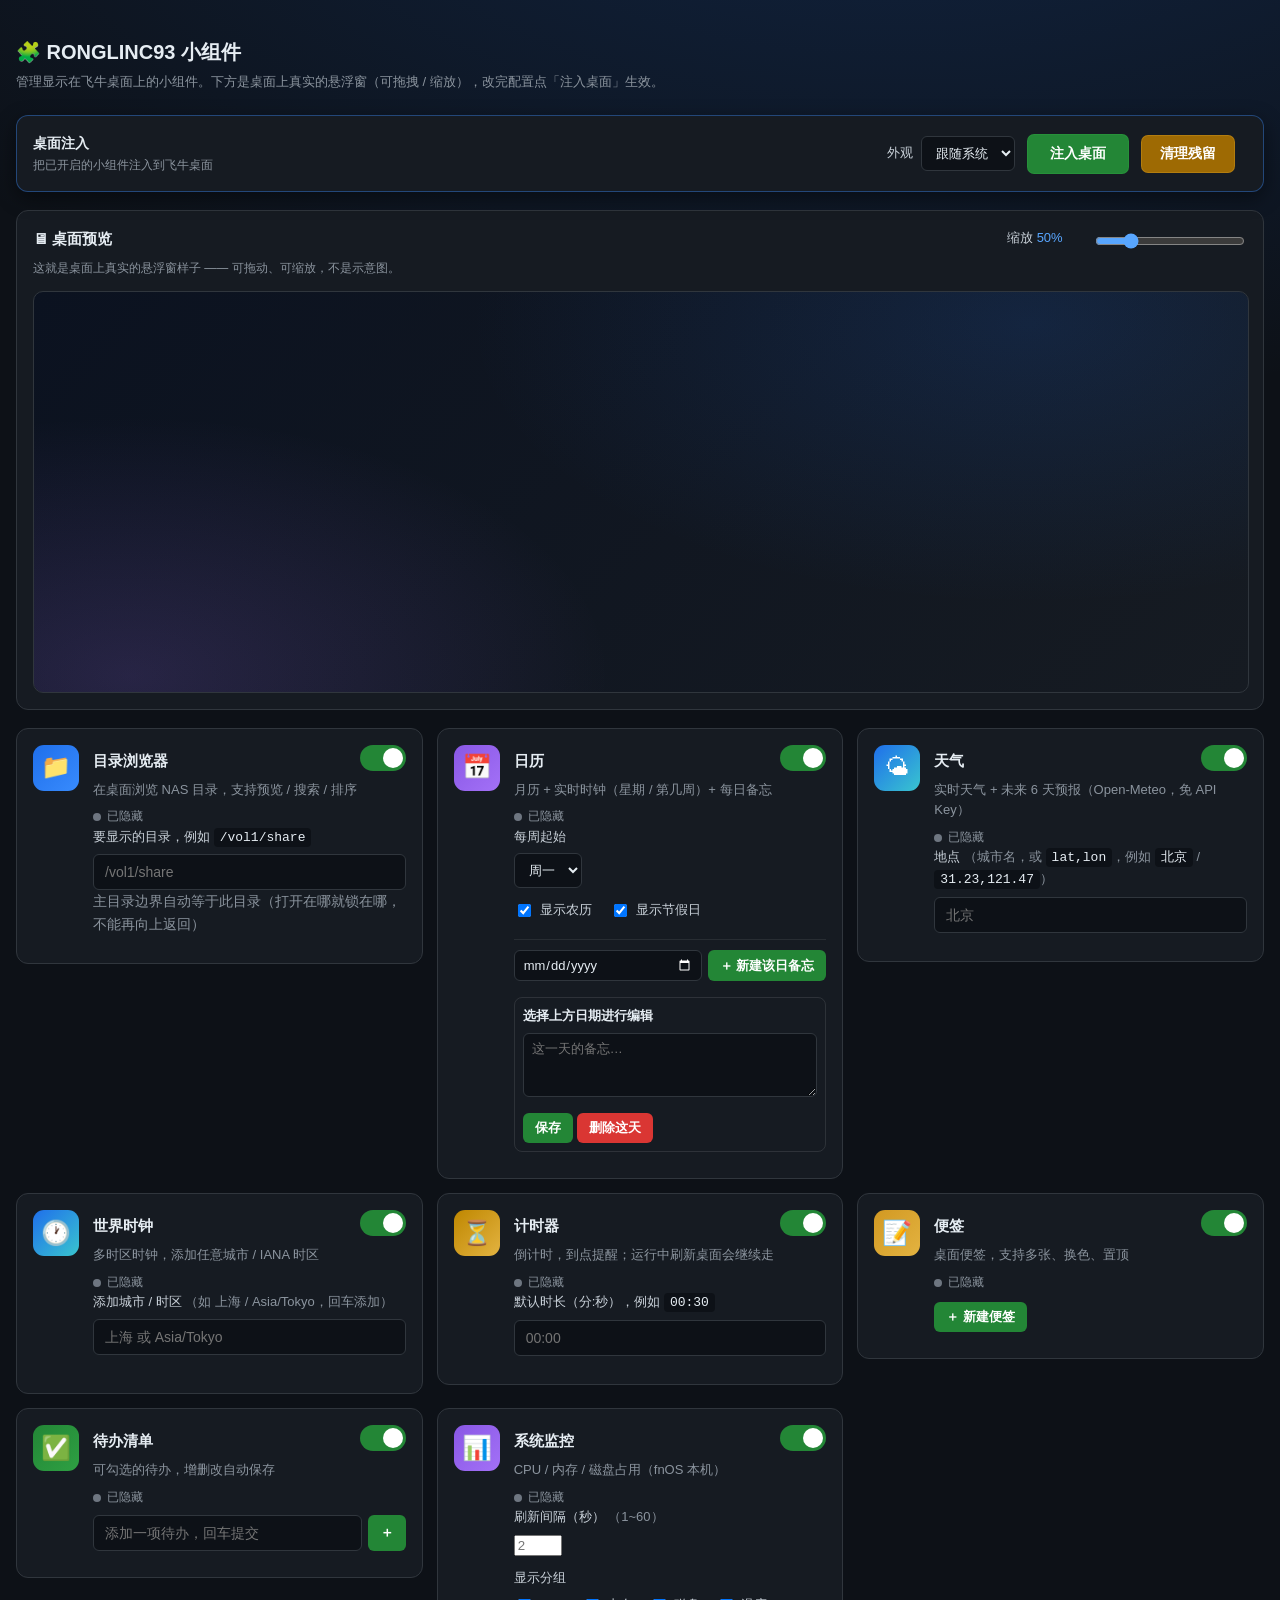
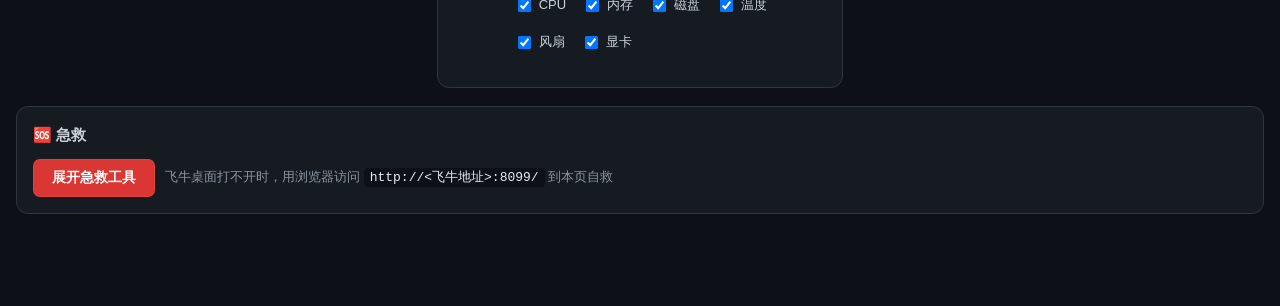
==== fpk/app/ui/index.html @ c344cb45 "release v0.1.14: RONGLINC93 小组件" ====
<!DOCTYPE html>
<html lang="zh-CN">

<head>
  <meta charset="utf-8" />
  <meta name="viewport" content="width=device-width, initial-scale=1" />
  <title>RONGLINC93 小组件 · 管理</title>
  <style>
    body {
      margin: 0;
      min-height: 100vh;
      background: radial-gradient(1200px 600px at 70% -10%, #1f6feb33, transparent), #0d1117;
      color: #8b949e;
      font: 14px/1.6 -apple-system, "Segoe UI", "Microsoft YaHei", sans-serif;
    }

    .wrap {
      margin: 36px auto;
      padding: 0 16px 56px;
    }

    h2 {
      color: #e6edf3;
      font-size: 20px;
      margin: 0 0 4px;
    }

    .sub {
      font-size: 13px;
      margin: 0 0 22px;
    }

    /* 顶部主操作栏：吸顶，配置时始终可见、无需滚回顶部点「注入桌面」 */
    .bar {
      position: sticky;
      top: 12px;
      z-index: 5;
      display: flex;
      align-items: center;
      gap: 12px;
      flex-wrap: wrap;
      background: #161b22;
      border: 1px solid #388bfd66;
      border-radius: 12px;
      padding: 16px;
      margin-bottom: 18px;
      box-shadow: 0 6px 20px rgba(0, 0, 0, .45);
    }

    .bar .lead {
      flex: 1;
      min-width: 140px;
    }

    .bar .lead b {
      color: #e6edf3;
      font-size: 14px;
    }

    .bar .lead span {
      display: block;
      font-size: 12px;
      color: #8b949e;
      margin-top: 2px;
    }

    /* 桌面预览舞台：真实悬浮窗并排显示 */
    .stagecard {
      background: #161b22;
      border: 1px solid #30363d;
      border-radius: 12px;
      padding: 16px;
      margin-bottom: 18px;
    }

    .stagecard h3 {
      color: #e6edf3;
      font-size: 15px;
      margin: 0 0 4px;
    }

    .stagecard .stage-head {
      display: flex;
      align-items: center;
      justify-content: space-between;
      gap: 12px;
      margin: 0 0 4px;
    }

    .stagecard .stage-tip {
      font-size: 12px;
      color: #8b949e;
      margin: 0 0 12px;
    }

    /* 预览缩放滑动条（10% ~ 200%） */
    .stage-zoom {
      display: flex;
      align-items: center;
      gap: 12px;
      width: 240px;
      margin: 0;
      font-size: 13px;
      color: #c9d1d9;
    }
    .stage-zoom label { white-space: nowrap; }
    .stage-zoom #zoomVal {
      display: inline-block;
      min-width: 44px;
      color: #58a6ff;
      font-variant-numeric: tabular-nums;
    }
    .stage-zoom input[type="range"] { flex: 1; accent-color: #58a6ff; cursor: pointer; }
    [data-theme="light"] .stage-zoom { color: #1f2328; }
    /* 管理页组件设置补充控件 */
    .wc-admin-list { display: flex; flex-wrap: wrap; gap: 6px; margin-top: 8px; }
    .wc-admin-chip { display: inline-flex; align-items: center; gap: 4px; background: rgba(255,255,255,.06); border: 1px solid rgba(255,255,255,.12); border-radius: 999px; padding: 3px 6px 3px 10px; font-size: 12px; color: #e6edf3; }
    .wc-admin-chip button { border: none; background: transparent; color: #f85149; cursor: pointer; font-size: 13px; line-height: 1; padding: 0 2px; }
    .wc-admin-empty { font-size: 12px; color: #8b949e; }
    .mn-groups { display: flex; flex-wrap: wrap; gap: 10px 16px; }
    .mn-groups label { display: inline-flex; align-items: center; gap: 5px; font-size: 13px; cursor: pointer; }
    .cal-toggles { display: flex; gap: 18px; }
    .cal-toggles label { display: inline-flex; align-items: center; gap: 6px; font-size: 13px; cursor: pointer; }
    /* 管理页：便签 / 待办内容管理 */
    .admin-notes { display: flex; flex-direction: column; gap: 8px; max-height: 280px; overflow: auto; padding-right: 2px; }
    .admin-note { border-radius: 8px; padding: 6px 8px; }
    .admin-note textarea { width: 100%; box-sizing: border-box; border: none; background: transparent; resize: vertical; min-height: 42px; color: #1c1c1c; font: 13px/1.5 inherit; font-family: inherit; outline: none; }
    .admin-note-bar { display: flex; align-items: center; gap: 4px; margin-top: 4px; }
    .admin-note-bar .dot { width: 14px; height: 14px; border-radius: 50%; cursor: pointer; border: 2px solid transparent; }
    .admin-note-bar .dot.sel { border-color: #1c1c1c; }
    .admin-note-bar .sp { flex: 1; }
    .admin-note-bar button { border: none; background: rgba(0,0,0,.15); color: #1c1c1c; border-radius: 5px; cursor: pointer; font-size: 12px; padding: 2px 7px; }
    .admin-empty { font-size: 12px; color: #8b949e; }
    .admin-todos { display: flex; flex-direction: column; gap: 6px; }
    .admin-todo { display: flex; align-items: center; gap: 8px; }
    .admin-todo input[type=checkbox] { width: 16px; height: 16px; flex: none; accent-color: #3fb950; cursor: pointer; }
    .admin-todo .t { flex: 1; min-width: 0; background: transparent; border: none; color: #e6edf3; font-size: 13px; font-family: inherit; outline: none; }
    .admin-todo.done .t { text-decoration: line-through; color: #8b949e; }
    .admin-todo .del { border: none; background: transparent; color: #f85149; cursor: pointer; font-size: 14px; }
    .admin-todo-add { display: flex; gap: 6px; margin-top: 8px; }
    .admin-todo-add input { flex: 1; min-width: 0; background: #0d1117; border: 1px solid #30363d; color: #e6edf3; border-radius: 6px; padding: 6px 8px; font-size: 13px; font-family: inherit; }
    .admin-todo-add button { flex: none; background: #238636; color: #fff; border: none; border-radius: 6px; padding: 0 12px; cursor: pointer; }
    .btn-mini { background: #238636; color: #fff; border: none; border-radius: 6px; padding: 6px 12px; font-size: 13px; font-weight: 600; cursor: pointer; font-family: inherit; }
    .btn-mini:hover { background: #2ea043; }
    /* 管理页：日历每日备忘（列表选择 + 编辑区） */
    .cal-notes-admin { margin-top: 10px; border-top: 1px solid rgba(255,255,255,.08); padding-top: 10px; }
    .cal-note-add { display: flex; gap: 6px; margin-bottom: 8px; }
    .cal-note-add input[type=date] { flex: 1; min-width: 0; background: #0d1117; border: 1px solid #30363d; color: #e6edf3; border-radius: 6px; padding: 6px 8px; font-size: 13px; font-family: inherit; color-scheme: dark; }
    .cal-note-list { display: flex; flex-direction: column; gap: 4px; max-height: 150px; overflow: auto; margin-bottom: 8px; }
    .cal-note-item { display: flex; gap: 8px; align-items: flex-start; padding: 6px 8px; border-radius: 6px; background: rgba(255,255,255,.04); cursor: pointer; font-size: 12px; }
    .cal-note-item:hover { background: rgba(255,255,255,.08); }
    .cal-note-item.sel { background: rgba(88,166,255,.18); outline: 1px solid #388bfd; }
    .cal-note-item b { color: #58a6ff; font-weight: 600; flex: none; }
    .cal-note-item span { color: #c9d1d9; white-space: pre-wrap; word-break: break-word; flex: 1; min-width: 0; }
    .cal-note-editor { border: 1px solid rgba(255,255,255,.1); border-radius: 8px; padding: 8px; }
    .cal-note-date { font-size: 13px; font-weight: 600; color: #e6edf3; margin-bottom: 6px; }
    .cal-note-editor textarea { width: 100%; box-sizing: border-box; min-height: 64px; background: #0d1117; border: 1px solid #30363d; color: #e6edf3; border-radius: 6px; padding: 6px 8px; font-size: 13px; font-family: inherit; resize: vertical; outline: none; }
    .btn-mini.btn-danger { background: #da3633; }
    .btn-mini.btn-danger:hover { background: #f85149; }
    /* 补充控件的日间模式适配（中性色跟随主题；便签黄纸/绿红按钮等语义色不变） */
    [data-theme="light"] .wc-admin-chip { background: rgba(0,0,0,.04); border-color: rgba(0,0,0,.12); color: #1f2328; }
    [data-theme="light"] .wc-admin-empty,
    [data-theme="light"] .admin-empty { color: #57606a; }
    [data-theme="light"] .admin-todo .t { color: #1f2328; }
    [data-theme="light"] .admin-todo.done .t { color: #8b949e; }
    [data-theme="light"] .admin-todo-add input,
    [data-theme="light"] .cal-note-add input[type=date],
    [data-theme="light"] .cal-note-editor textarea { background: #ffffff; border-color: #d0d7de; color: #1f2328; }
    [data-theme="light"] .cal-note-add input[type=date] { color-scheme: light; }
    [data-theme="light"] .cal-notes-admin { border-top-color: rgba(0,0,0,.08); }
    [data-theme="light"] .cal-note-item { background: rgba(0,0,0,.03); }
    [data-theme="light"] .cal-note-item:hover { background: rgba(0,0,0,.06); }
    [data-theme="light"] .cal-note-item b { color: #0969da; }
    [data-theme="light"] .cal-note-item span { color: #1f2328; }
    [data-theme="light"] .cal-note-editor { border-color: rgba(0,0,0,.12); }
    [data-theme="light"] .cal-note-date { color: #1f2328; }
    [data-theme="light"] .stage-zoom #zoomVal { color: #0969da; }

    .stage {
      position: relative;
      overflow: auto;
    }

    /* 迷你桌面：带壁纸的框，真实浮窗按 --desk-k 缩放并排摆进去（真浮窗、不滚动）
       --desk-k 由脚本按容器宽度算出（内容正好铺满框宽），--desk-h 是浮窗内容的逻辑高度，
       框高 = 逻辑高 × 缩放比，这样缩放后不会在下方留一大片空白，也不会裁掉异步加载的长卡片。 */
    .desktop {
      --desk-k: .58;
      --desk-h: 800px;
      position: relative;
      width: 100%;
      height: calc(var(--desk-h) * var(--desk-k));
      overflow: hidden;
      border-radius: 10px;
      border: 1px solid #30363d;
      display: flex;
      justify-content: center;
      align-items: flex-start;
      background: linear-gradient(135deg, #0b1220, #161b22);
    }

    .desktop::before {
      content: "";
      position: absolute;
      inset: 0;
      pointer-events: none;
      background: radial-gradient(560px 280px at 82% 8%, #1f6feb26, transparent),
        radial-gradient(480px 260px at 8% 96%, #a371f72b, transparent);
    }

    /* 舞台：宽 / 高都由脚本按排版结果写进 inline style，这里的值只是初始占位 */
    .desk-scale {
      position: relative;
      width: 1100px;
      height: var(--desk-h, 800px);
      flex: none;
      transform: scale(var(--desk-k, .58));
      transform-origin: top center;
    }

    /* 浮窗在预览里的 left / top 由脚本统一排版后写进 inline style：排满一行再换行、
       与前一个卡片之间留间距，保证互不重叠（内容变高会把后面的卡片往下推）。
       所以下面这些 left / top 只是脚本跑之前的初始占位，不能带 !important（否则 inline 改不动）。 */
    .desk-scale #dw-root {
      position: absolute !important;
      left: 0;
      right: auto !important;
      top: 0;
      max-height: 450px !important;
    }

    .desk-scale #cw-root {
      position: absolute !important;
      left: 442px;
      right: auto !important;
      top: 0;
    }

    .desk-scale #ww-root {
      position: absolute !important;
      left: 784px;
      top: 0;
    }

    /* 第二排组件：宽度在这里定死（排版脚本按它算换行），left / top 同样是初始占位 */
    .desk-scale #wc-root {
      position: absolute !important;
      left: 0;
      top: 666px;
      width: 250px !important;
    }

    .desk-scale #nt-root {
      position: absolute !important;
      left: 270px;
      top: 666px;
      width: 260px !important;
    }

    .desk-scale #td-root {
      position: absolute !important;
      left: 550px;
      top: 666px;
      width: 280px !important;
    }

    .desk-scale #mn-root {
      position: absolute !important;
      left: 850px;
      top: 666px;
      width: 242px !important;
    }

    /* 预览里隐藏关闭 / 最小化 / 固定，避免误关真实开关或回写 visible / min / pinned */
    .desk-scale #dw-root .dw-close-btn,
    .desk-scale #dw-root .dw-min-btn,
    .desk-scale #dw-root .dw-pin-btn,
    .desk-scale #cw-root .cw-close-btn,
    .desk-scale #cw-root .cw-min-btn,
    .desk-scale #cw-root .cw-pin-btn,
    .desk-scale #ww-root .ww-x,
    .desk-scale #ww-root .ww-min,
    .desk-scale #ww-root .ww-pin {
      display: none !important;
    }

    /* 组件卡：两列网格，宽屏并排、窄屏单列，缩短页面避免反复滚动 */
    .widgets {
      display: grid;
      grid-template-columns: repeat(3, minmax(0, 1fr));
      gap: 14px;
      align-items: start;
      margin-bottom: 18px;
    }

    .widget {
      display: flex;
      gap: 14px;
      align-items: flex-start;
      background: #161b22;
      border: 1px solid #30363d;
      border-radius: 12px;
      padding: 16px;
    }

    @media (max-width: 720px) {
      .widgets {
        grid-template-columns: 1fr;
      }
    }

    /* 关闭的组件卡：整体压暗，一眼看出哪些没开 */
    .widget.off {
      opacity: .55;
    }

    .widget.off:hover {
      opacity: .8;
    }

    .wicon {
      width: 46px;
      height: 46px;
      border-radius: 11px;
      flex: none;
      display: grid;
      place-items: center;
      font-size: 24px;
      background: linear-gradient(135deg, #1f6feb, #388bfd);
      color: #fff;
    }

    .wbody {
      flex: 1;
      min-width: 0;
    }

    .wtop {
      display: flex;
      align-items: center;
      gap: 10px;
    }

    .wtitle {
      color: #e6edf3;
      font-size: 15px;
      font-weight: 600;
    }

    .wdesc {
      font-size: 13px;
      color: #8b949e;
      margin-top: 3px;
    }

    .wstatus {
      font-size: 12px;
      margin-top: 7px;
      display: flex;
      align-items: center;
      gap: 6px;
    }

    .dot {
      width: 8px;
      height: 8px;
      border-radius: 50%;
      background: #6e7681;
      flex: none;
    }

    .wstatus.on .dot {
      background: #3fb950;
      box-shadow: 0 0 6px #3fb95099;
    }

    label {
      display: block;
      font-size: 13px;
      margin-bottom: 6px;
      color: #c9d1d9;
    }

    label .hint {
      color: #8b949e;
      font-weight: 400;
    }

    input[type=text] {
      width: 100%;
      box-sizing: border-box;
      background: #0d1117;
      border: 1px solid #30363d;
      color: #e6edf3;
      border-radius: 6px;
      padding: 9px 11px;
      font-size: 14px;
      font-family: inherit;
    }

    input[type=text]:focus {
      outline: none;
      border-color: #388bfd;
    }

    select {
      background: #0d1117;
      border: 1px solid #30363d;
      color: #e6edf3;
      border-radius: 6px;
      padding: 8px 10px;
      font: 14px/1.4 inherit;
    }

    select:focus {
      outline: none;
      border-color: #388bfd;
    }

    .themectl {
      display: flex;
      align-items: center;
      gap: 8px;
    }

    .themectl label {
      margin: 0;
      color: #c9d1d9;
    }

    .field {
      margin-bottom: 12px;
    }

    .field:last-child {
      margin-bottom: 0;
    }

    .row {
      margin-top: 10px;
    }

    /* iOS 风格开关 */
    .switch {
      position: relative;
      display: inline-block;
      width: 46px;
      height: 26px;
      flex: none;
    }

    .switch input {
      opacity: 0;
      width: 0;
      height: 0;
    }

    .slider {
      position: absolute;
      inset: 0;
      background: #30363d;
      border-radius: 999px;
      transition: background .2s;
      cursor: pointer;
    }

    .slider::before {
      content: "";
      position: absolute;
      height: 20px;
      width: 20px;
      left: 3px;
      top: 3px;
      background: #fff;
      border-radius: 50%;
      transition: transform .2s;
    }

    .switch input:checked+.slider {
      background: #238636;
    }

    .switch input:checked+.slider::before {
      transform: translateX(20px);
    }

    .actions {
      display: flex;
      align-items: center;
      gap: 10px;
      flex-wrap: wrap;
    }

    button {
      cursor: pointer;
      border-radius: 7px;
      padding: 9px 18px;
      font-size: 14px;
      font-weight: 600;
      font-family: inherit;
      border: 1px solid transparent;
    }

    .btn-save {
      background: #1f6feb;
      color: #fff;
      border-color: #388bfd66;
    }

    .btn-save:hover:not(:disabled) {
      background: #388bfd;
    }

    .btn-inject {
      background: #238636;
      color: #fff;
      border-color: #2ea04366;
      padding: 10px 22px;
    }

    .btn-inject:hover:not(:disabled) {
      background: #2ea043;
    }

    .btn-clean {
      background: #9e6a03;
      color: #fff;
      border-color: #d2992266;
    }

    .btn-clean:hover:not(:disabled) {
      background: #bb8009;
    }

    .btn-rescue {
      background: #da3633;
      color: #fff;
      border-color: #f8514966;
    }

    .btn-rescue:hover:not(:disabled) {
      background: #f85149;
    }

    button:disabled {
      opacity: .6;
      cursor: default;
    }

    .card {
      background: #161b22;
      border: 1px solid #30363d;
      border-radius: 12px;
      padding: 16px;
    }

    .card h3 {
      color: #c9d1d9;
      font-size: 15px;
      margin: 0;
    }

    .card.rescue {
      margin-top: 18px;
    }

    .rescue-tip {
      font-size: 13px;
      margin: 12px 0;
    }

    pre.diag {
      background: #0d1117;
      border: 1px solid #30363d;
      border-radius: 6px;
      padding: 10px;
      font-size: 12px;
      color: #8b949e;
      white-space: pre-wrap;
      word-break: break-all;
      max-height: 240px;
      overflow: auto;
      margin: 12px 0 0;
    }

    .msg {
      font-size: 13px;
      color: #8b949e;
    }

    code {
      background: #0d1117;
      padding: 2px 6px;
      border-radius: 4px;
      color: #e6edf3;
    }

    /* ---------- 日间模式：整页外观跟随主题（夜间为默认值，无需覆盖） ----------
       仅覆盖 [data-theme="light"]；widget-shell.css 里的 --rl-* 变量随之翻转，
       预览浮窗与整页外壳一并变浅。主题切换由 applyTheme() 写 html[data-theme] 触发。 */
    [data-theme="light"] body {
      background: radial-gradient(1200px 600px at 70% -10%, #1f6feb22, transparent), #f6f8fa;
      color: #57606a;
    }
    [data-theme="light"] h2,
    [data-theme="light"] .stagecard h3,
    [data-theme="light"] .wtitle,
    [data-theme="light"] .bar .lead b {
      color: #1f2328;
    }
    [data-theme="light"] .bar,
    [data-theme="light"] .stagecard,
    [data-theme="light"] .widget,
    [data-theme="light"] .card {
      background: #ffffff;
      border-color: #d0d7de;
    }
    [data-theme="light"] .bar {
      border-color: rgba(9, 105, 218, .4);
    }
    [data-theme="light"] .desktop {
      border-color: #d0d7de;
      background: linear-gradient(135deg, #eef2f7, #ffffff);
    }
    [data-theme="light"] .themectl label,
    [data-theme="light"] label,
    [data-theme="light"] .card h3,
    [data-theme="light"] .wdesc,
    [data-theme="light"] .stagecard .stage-tip,
    [data-theme="light"] .bar .lead span,
    [data-theme="light"] label .hint,
    [data-theme="light"] .msg,
    [data-theme="light"] pre.diag {
      color: #57606a;
    }
    [data-theme="light"] input[type=text],
    [data-theme="light"] select {
      background: #ffffff;
      border-color: #d0d7de;
      color: #1f2328;
    }
    [data-theme="light"] input[type=text]:focus,
    [data-theme="light"] select:focus {
      border-color: #0969da;
    }
    [data-theme="light"] .dot {
      background: #8b949e;
    }
    [data-theme="light"] .slider {
      background: #d0d7de;
    }
    [data-theme="light"] code,
    [data-theme="light"] pre.diag {
      background: #eff1f3;
      border-color: #d0d7de;
    }
    [data-theme="light"] code {
      color: #1f2328;
    }
  </style>
</head>

<body>
  <div class="wrap">
    <h2>🧩 RONGLINC93 小组件</h2>
    <p class="sub">管理显示在飞牛桌面上的小组件。下方是桌面上真实的悬浮窗（可拖拽 / 缩放），改完配置点「注入桌面」生效。</p>

    <!-- 顶部主操作栏 -->
    <div class="bar">
      <div class="lead">
        <b>桌面注入</b>
        <span>把已开启的小组件注入到飞牛桌面</span>
      </div>
      <div class="themectl">
        <label for="themeSel">外观</label>
        <select id="themeSel">
          <option value="system">跟随系统</option>
          <option value="dark">夜间</option>
          <option value="light">日间</option>
        </select>
      </div>
      <button id="injectBtn" class="btn-inject">注入桌面</button>
      <button id="cleanupBtn" class="btn-clean">清理残留</button>
      <span id="globalMsg" class="msg"></span>
    </div>

    <!-- 桌面预览：真实悬浮窗并排 -->
    <div class="stagecard">
      <div class="stage-head">
        <h3>🖥 桌面预览</h3>
        <div class="stage-zoom">
          <label>缩放 <span id="zoomVal">50%</span></label>
          <input type="range" id="zoomRange" min="10" max="200" step="5" value="50">
        </div>
      </div>
      <p class="stage-tip">这就是桌面上真实的悬浮窗样子 —— 可拖动、可缩放，不是示意图。</p>
      <div class="desktop">
        <div class="desk-scale" id="stage"></div>
      </div>
    </div>

    <div class="widgets">
      <!-- 目录浏览器 -->
      <div class="widget">
        <div class="wicon">📁</div>
        <div class="wbody">
          <div class="wtop">
            <span class="wtitle">目录浏览器</span>
            <label class="switch" style="margin-left:auto">
              <input id="visibleChk" type="checkbox" checked />
              <span class="slider"></span>
            </label>
          </div>
          <div class="wdesc">在桌面浏览 NAS 目录，支持预览 / 搜索 / 排序</div>
          <div class="wstatus" id="dirStatus"><span class="dot"></span><span class="txt">已隐藏</span></div>
          <div class="wconfig">
            <div class="field">
              <label for="pathInput">要显示的目录，例如 <code>/vol1/share</code></label>
              <input id="pathInput" type="text" placeholder="/vol1/share" />
              <span class="hint">主目录边界自动等于此目录（打开在哪就锁在哪，不能再向上返回）</span>
            </div>
            <div class="row"><span id="dirMsg" class="msg"></span></div>
          </div>
        </div>
      </div>

      <!-- 日历 -->
      <div class="widget">
        <div class="wicon" style="background:linear-gradient(135deg,#8957e5,#a371f7)">📅</div>
        <div class="wbody">
          <div class="wtop">
            <span class="wtitle">日历</span>
            <label class="switch" style="margin-left:auto">
              <input id="calVisibleChk" type="checkbox" checked />
              <span class="slider"></span>
            </label>
          </div>
          <div class="wdesc">月历 + 实时时钟（星期 / 第几周）+ 每日备忘</div>
          <div class="wstatus" id="calStatus"><span class="dot"></span><span class="txt">已隐藏</span></div>
          <div class="wconfig">
            <div class="field">
              <label for="calWeekStart">每周起始</label>
              <select id="calWeekStart">
                <option value="1">周一</option>
                <option value="0">周日</option>
              </select>
            </div>
            <div class="field cal-toggles">
              <label><input id="calLunarChk" type="checkbox" checked /> 显示农历</label>
              <label><input id="calHolidayChk" type="checkbox" checked /> 显示节假日</label>
            </div>
            <div class="cal-notes-admin">
              <div class="cal-note-add">
                <input type="date" id="calNoteNewDate" />
                <button id="calNoteAdd" class="btn-mini">＋ 新建该日备忘</button>
              </div>
              <div class="cal-note-list" id="calNoteList"></div>
              <div class="cal-note-editor">
                <div class="cal-note-date" id="calNoteDate">选择上方日期进行编辑</div>
                <textarea id="calNoteText" placeholder="这一天的备忘…"></textarea>
                <div class="row">
                  <button id="calNoteSave" class="btn-mini">保存</button>
                  <button id="calNoteDel" class="btn-mini btn-danger">删除这天</button>
                  <span id="calNoteMsg" class="msg"></span>
                </div>
              </div>
            </div>
            <div class="row"><span id="calCfgMsg" class="msg"></span></div>
          </div>
          <div class="row"><span id="calVisibleMsg" class="msg"></span></div>
        </div>
      </div>

      <!-- 天气 -->
      <div class="widget">
        <div class="wicon" style="background:linear-gradient(135deg,#1f6feb,#39c5cf)">🌤</div>
        <div class="wbody">
          <div class="wtop">
            <span class="wtitle">天气</span>
            <label class="switch" style="margin-left:auto">
              <input id="weatherVisibleChk" type="checkbox" checked />
              <span class="slider"></span>
            </label>
          </div>
          <div class="wdesc">实时天气 + 未来 6 天预报（Open-Meteo，免 API Key）</div>
          <div class="wstatus" id="weatherStatus"><span class="dot"></span><span class="txt">已隐藏</span></div>
          <div class="wconfig">
            <div class="field">
              <label for="weatherLocInput">地点 <span class="hint">（城市名，或 <code>lat,lon</code>，例如 <code>北京</code> /
                  <code>31.23,121.47</code>）</span></label>
              <input id="weatherLocInput" type="text" placeholder="北京" />
            </div>
            <div class="row"><span id="weatherMsg" class="msg"></span></div>
          </div>
        </div>
      </div>
      <!-- 世界时钟 -->
      <div class="widget">
        <div class="wicon" style="background:linear-gradient(135deg,#1f6feb,#39c5cf)">🕐</div>
        <div class="wbody">
          <div class="wtop">
            <span class="wtitle">世界时钟</span>
            <label class="switch" style="margin-left:auto">
              <input id="wcVisibleChk" type="checkbox" checked />
              <span class="slider"></span>
            </label>
          </div>
          <div class="wdesc">多时区时钟，添加任意城市 / IANA 时区</div>
          <div class="wstatus" id="wcStatus"><span class="dot"></span><span class="txt">已隐藏</span></div>
          <div class="wconfig">
            <div class="field">
              <label for="wcCityInput">添加城市 / 时区 <span class="hint">（如 上海 / Asia/Tokyo，回车添加）</span></label>
              <input id="wcCityInput" type="text" placeholder="上海 或 Asia/Tokyo" />
            </div>
            <div class="wc-admin-list" id="wcAdminList"></div>
            <div class="row"><span id="wcMsg" class="msg"></span></div>
          </div>
          <div class="row"><span id="wcVisibleMsg" class="msg"></span></div>
        </div>
      </div>

      <!-- 计时器 -->
      <div class="widget">
        <div class="wicon" style="background:linear-gradient(135deg,#bf8700,#e3b341)">⏳</div>
        <div class="wbody">
          <div class="wtop">
            <span class="wtitle">计时器</span>
            <label class="switch" style="margin-left:auto">
              <input id="tmVisibleChk" type="checkbox" checked />
              <span class="slider"></span>
            </label>
          </div>
          <div class="wdesc">倒计时，到点提醒；运行中刷新桌面会继续走</div>
          <div class="wstatus" id="tmStatus"><span class="dot"></span><span class="txt">已隐藏</span></div>
          <div class="wconfig">
            <div class="field">
              <label for="tmPresetInput">默认时长（分:秒），例如 <code>00:30</code></label>
              <input id="tmPresetInput" type="text" placeholder="00:00" />
            </div>
            <div class="row"><span id="tmMsg" class="msg"></span></div>
          </div>
        </div>
      </div>

      <!-- 便签 -->
      <div class="widget">
        <div class="wicon" style="background:linear-gradient(135deg,#d29922,#e3b341)">📝</div>
        <div class="wbody">
          <div class="wtop">
            <span class="wtitle">便签</span>
            <label class="switch" style="margin-left:auto">
              <input id="ntVisibleChk" type="checkbox" checked />
              <span class="slider"></span>
            </label>
          </div>
          <div class="wdesc">桌面便签，支持多张、换色、置顶</div>
          <div class="wstatus" id="ntStatus"><span class="dot"></span><span class="txt">已隐藏</span></div>
          <div class="wconfig">
            <div class="admin-notes" id="adminNotes"></div>
            <div class="row">
              <button id="adminNoteAdd" class="btn-mini">＋ 新建便签</button>
              <span id="ntMsg" class="msg"></span>
            </div>
          </div>
          <div class="row"><span id="ntVisibleMsg" class="msg"></span></div>
        </div>
      </div>

      <!-- 待办清单 -->
      <div class="widget">
        <div class="wicon" style="background:linear-gradient(135deg,#238636,#2ea043)">✅</div>
        <div class="wbody">
          <div class="wtop">
            <span class="wtitle">待办清单</span>
            <label class="switch" style="margin-left:auto">
              <input id="tdVisibleChk" type="checkbox" checked />
              <span class="slider"></span>
            </label>
          </div>
          <div class="wdesc">可勾选的待办，增删改自动保存</div>
          <div class="wstatus" id="tdStatus"><span class="dot"></span><span class="txt">已隐藏</span></div>
          <div class="wconfig">
            <div class="admin-todos" id="adminTodos"></div>
            <div class="admin-todo-add">
              <input id="adminTodoInput" type="text" placeholder="添加一项待办，回车提交" />
              <button id="adminTodoAdd">＋</button>
            </div>
            <div class="row"><span id="tdMsg" class="msg"></span></div>
          </div>
          <div class="row"><span id="tdVisibleMsg" class="msg"></span></div>
        </div>
      </div>

      <!-- 系统监控 -->
      <div class="widget">
        <div class="wicon" style="background:linear-gradient(135deg,#8957e5,#a371f7)">📊</div>
        <div class="wbody">
          <div class="wtop">
            <span class="wtitle">系统监控</span>
            <label class="switch" style="margin-left:auto">
              <input id="mnVisibleChk" type="checkbox" checked />
              <span class="slider"></span>
            </label>
          </div>
          <div class="wdesc">CPU / 内存 / 磁盘占用（fnOS 本机）</div>
          <div class="wstatus" id="mnStatus"><span class="dot"></span><span class="txt">已隐藏</span></div>
          <div class="wconfig">
            <div class="field">
              <label for="mnRefreshInput">刷新间隔（秒） <span class="hint">（1~60）</span></label>
              <input id="mnRefreshInput" type="number" min="1" max="60" placeholder="2" />
            </div>
            <div class="field">
              <label>显示分组</label>
              <div class="mn-groups" id="mnGroups">
                <label><input type="checkbox" value="cpu" checked /> CPU</label>
                <label><input type="checkbox" value="mem" checked /> 内存</label>
                <label><input type="checkbox" value="disk" checked /> 磁盘</label>
                <label><input type="checkbox" value="temp" checked /> 温度</label>
                <label><input type="checkbox" value="fan" checked /> 风扇</label>
                <label><input type="checkbox" value="gpu" checked /> 显卡</label>
              </div>
            </div>
            <div class="row"><span id="mnMsg" class="msg"></span></div>
          </div>
          <div class="row"><span id="mnVisibleMsg" class="msg"></span></div>
        </div>
      </div>

    </div>

    <!-- 急救 -->
    <div class="card rescue">
      <h3>🆘 急救</h3>
      <div class="actions" style="margin-top:12px">
        <button id="rescueToggle" class="btn-rescue">展开急救工具</button>
        <span class="msg">飞牛桌面打不开时，用浏览器访问 <code>http://&lt;飞牛地址&gt;:8099/</code> 到本页自救</span>
      </div>
      <div id="rescuePanel" style="display:none">
        <p class="rescue-tip">
          若飞牛 Web 因「两个注入器同时占用 <code>location = /</code>」崩溃、桌面打不开，点下面的按钮一键修复。
        </p>
        <div class="actions">
          <button id="rescueBtn" class="btn-rescue">一键修复崩溃</button>
          <button id="diagBtn" class="btn-save">检查状态</button>
          <span id="rescueMsg" class="msg"></span>
        </div>
        <pre id="diagOut" class="diag"></pre>
      </div>
    </div>
  </div>

  <script>
    var $ = function (id) { return document.getElementById(id); };
    var pathInput = $("pathInput");
    var visibleChk = $("visibleChk");
    var calVisibleChk = $("calVisibleChk");
    var weatherLocInput = $("weatherLocInput"), weatherVisibleChk = $("weatherVisibleChk");
    var wcVisibleChk = $("wcVisibleChk"), ntVisibleChk = $("ntVisibleChk");
    var tmVisibleChk = $("tmVisibleChk"), tmPresetInput = $("tmPresetInput");
    var wcCityInput = $("wcCityInput"), wcAdminList = $("wcAdminList");
    var mnRefreshInput = $("mnRefreshInput"), mnGroups = $("mnGroups");
    var calWeekStart = $("calWeekStart"), calLunarChk = $("calLunarChk"), calHolidayChk = $("calHolidayChk");
    var tdVisibleChk = $("tdVisibleChk"), mnVisibleChk = $("mnVisibleChk");
    var injectBtn = $("injectBtn"), cleanupBtn = $("cleanupBtn");
    var rescueToggle = $("rescueToggle"), rescuePanel = $("rescuePanel");
    var rescueBtn = $("rescueBtn"), diagBtn = $("diagBtn");
    var diagOut = $("diagOut");
    var themeSel = $("themeSel");

    // 主题：dark/light 直接套 data-theme；system 按系统配色解析并随系统切换
    function applyTheme(t) {
      var html = document.documentElement;
      if (t === "light" || t === "dark") {
        html.setAttribute("data-theme", t);
      } else {
        var mq = window.matchMedia("(prefers-color-scheme: light)");
        html.setAttribute("data-theme", mq.matches ? "light" : "dark");
      }
    }

    // 与组件脚本一致：经 /rl93w/ 反代时 API 要加前缀
    var BASE = location.pathname.indexOf("/rl93w/") === 0 ? "/rl93w" : "";

    function showDiag(j) { diagOut.textContent = JSON.stringify(j, null, 2); }

    // 保存设置。verifyKey 可选：传 key 时保存成功后回读 /api/settings 校验该字段是否真写入，
    // 防止服务端因分支缩进等静默丢弃字段（曾出现 theme 未落盘却提示已保存的假成功）。
    function saveSettings(payload, msgEl, okText, verifyKey) {
      msgEl.textContent = "保存中…";
      fetch("api/settings", {
        method: "POST",
        headers: { "Content-Type": "application/json" },
        body: JSON.stringify(payload)
      })
        .then(function (r) { return r.json(); })
        .then(function (j) {
          if (j.status !== "success") { msgEl.textContent = "⚠ 保存失败"; return; }
          if (verifyKey && Object.prototype.hasOwnProperty.call(payload, verifyKey)) {
            // 回读校验：服务端可能丢弃/忽略该字段，必须确认
            fetch("api/settings", { cache: "no-store" })
              .then(function (r2) { return r2.json(); })
              .then(function (j2) {
                var st = j2 && j2.settings ? j2.settings : {};
                msgEl.textContent = (st[verifyKey] !== payload[verifyKey])
                  ? "⚠ 保存未生效，请重试或检查服务端"
                  : (okText || "✅ 已保存");
              })
              .catch(function () { msgEl.textContent = okText || "✅ 已保存"; });
          } else {
            msgEl.textContent = okText || "✅ 已保存";
          }
        })
        .catch(function (e) { msgEl.textContent = "❌ " + e.message; });
    }

    // 主目录边界就是「要显示的目录」：打开在哪就锁在哪，无需再填第二个框
    function saveDir(msgEl) {
      var path = pathInput.value.trim();
      saveSettings({ path: path, root: path }, msgEl, "✅ 目录已保存", "root");
    }

    function setStatus(el, on) {
      el.className = "wstatus" + (on ? " on" : "");
      el.querySelector(".txt").textContent = on ? "显示中" : "已隐藏";
      var card = el.closest(".widget");
      if (card) card.classList.toggle("off", !on);
    }

    // ===== 桌面预览舞台：把真实悬浮窗挂进 #stage 并排显示 =====
    var stage = $("stage");
    var stageDir = null, stageCal = null, stageWx = null;
    var stageWc = null, stageNt = null, stageTd = null, stageMn = null, stageTimer = null;

    // ---- 预览排版 + 自适应：浮窗按「一行能放几个由宽度决定、放不下就换行」摆放（互不重叠） ----
    var deskBox = document.querySelector(".desktop");
    var STAGE_GAP_X = 20, STAGE_GAP_Y = 26;   // 卡片之间的横向 / 纵向间距
    var stageScale = .5;                       // 预览整体缩放，由滑动条控制（10%~200% → .1~2.0，默认 50%）
    var stageW = 0, stageH = 0, stageK = 0, stageRO = null, stageFitQueued = false;

    // 舞台里的浮窗（预览都用 absolute 定位在 #stage 里，fixed 之类的排除掉）
    function stageCards() {
      var out = [];
      for (var i = 0; i < stage.children.length; i++) {
        var c = stage.children[i];
        if (c.offsetParent === stage) out.push(c);
      }
      return out;
    }

    // 从左到右、由上到下依次摆放：当前行放不下（rowW 由框宽推出）就换行，
    // 卡片高度一变后面的顺势下移，绝不重叠
    function layoutStage(rowW) {
      var kids = stageCards();
      var x = 0, y = 0, rowH = 0, w = 0;
      for (var i = 0; i < kids.length; i++) {
        var el = kids[i], ew = el.offsetWidth, eh = el.offsetHeight;
        if (x > 0 && x + ew > rowW) {   // 当前行放不下 → 另起一行
          y += rowH + STAGE_GAP_Y;
          x = 0;
          rowH = 0;
        }
        el.style.left = x + "px";
        el.style.top = y + "px";
        x += ew + STAGE_GAP_X;
        if (x - STAGE_GAP_X > w) w = x - STAGE_GAP_X;
        if (eh > rowH) rowH = eh;
      }
      if (w > 0) { stageW = w; stage.style.width = w + "px"; }
      if (rowH > 0) stageH = y + rowH;
    }

    function applyStageFit() {
      stageFitQueued = false;
      if (!deskBox) return;
      var avail = deskBox.clientWidth;
      if (avail <= 0) return;
      // 行宽预算（逻辑像素）：缩小回 1:1 后刚好占满框宽。窄框预算小 → 每行少放 → 提前换行；
      // 宽框预算大 → 一行能并排更多，放不下的自然换到下一行。
      layoutStage(avail / stageScale);
      if (stageH > 0) deskBox.style.setProperty("--desk-h", Math.ceil(stageH) + "px");
      // 缩放：用滑动条值；仅当内容比框还宽（放大过头时）再收一点防溢出被裁切
      var k = Math.min(stageScale, avail / (stageW || avail));
      k = Math.round(k * 1000) / 1000;
      if (k !== stageK) {
        stageK = k;
        deskBox.style.setProperty("--desk-k", String(k));
      }
    }

    function queueStageFit() {
      if (stageFitQueued) return;
      stageFitQueued = true;
      requestAnimationFrame(applyStageFit);
    }

    // 缩放滑动条（10% ~ 200%）：直接作为整体缩放系数，并同步用于行宽预算（放大时每行更窄、换行更早）
    (function bindZoom() {
      var range = document.getElementById("zoomRange");
      var label = document.getElementById("zoomVal");
      if (!range) return;
      function applyZoom() {
        var v = parseInt(range.value, 10);
        if (isNaN(v)) v = 50;
        stageScale = Math.min(200, Math.max(10, v)) / 100;
        if (label) label.textContent = v + "%";
        queueStageFit();
      }
      range.addEventListener("input", applyZoom);
      range.addEventListener("change", function () {
        var v = Math.min(200, Math.max(10, parseInt(range.value, 10) || 50));
        fetch("api/settings", { method: "POST",
          headers: { "Content-Type": "application/json" },
          body: JSON.stringify({ stage_zoom: v }) });  // 松手再存，避免拖动中频繁写盘
      });
      applyZoom();
    })();

    // 浮窗内容高度是异步的（监控 / 便签 / 日历要等接口），尺寸一变就重新贴合
    function watchStage() {
      if (typeof ResizeObserver !== "undefined") {
        if (!stageRO) stageRO = new ResizeObserver(queueStageFit);
        else stageRO.disconnect();
        var kids = stage.children;
        for (var i = 0; i < kids.length; i++) stageRO.observe(kids[i]);
      }
      queueStageFit();
    }

    window.addEventListener("resize", queueStageFit);

    function mountStage(settings) {
      if (stageDir) stageDir.destroy();
      stageDir = DirWidget.mount({
        path: (settings.path || "").trim(),
        root: (settings.root || "").trim(),
        api: BASE + "/api/list", fileApi: BASE + "/api/file", searchApi: BASE + "/api/search",
        settingsApi: null, container: stage, preview: true
      });

      if (stageCal) stageCal.destroy();
      stageCal = CalendarWidget.mount({
        notes: (settings.notes) || {}, settingsApi: BASE + "/api/settings",
        weekStart: (settings.calendar_week_start === 0) ? 0 : 1,
        showLunar: settings.calendar_show_lunar !== false,
        showHoliday: settings.calendar_show_holiday !== false,
        container: stage, preview: true
      });

      if (stageWx) stageWx.destroy();
      stageWx = WeatherWidget.mount({
        location: (settings.weather_location || "").trim(),
        settingsApi: BASE + "/api/settings", container: stage, preview: true
      });

      // ---- 4 个新增组件预览（preview:true 不渲染关闭/最小化/固定按钮，避免误改真实状态）----
      // 外壳 mount() 返回 { root, refresh, destroy }，销毁用 destroy()（没有 unmount 方法）
      if (stageWc) stageWc.destroy();
      stageWc = WorldClockWidget.mount({
        settingsApi: BASE + "/api/worldclock_settings",
        cities: (settings.worldclock_cities) || [
          { name: "本地", tz: "" }, { name: "东京", tz: "Asia/Tokyo" },
          { name: "纽约", tz: "America/New_York" }, { name: "伦敦", tz: "Europe/London" },
          { name: "洛杉矶", tz: "America/Los_Angeles" }],
        container: stage, preview: true, draggable: false
      });

      if (stageNt) stageNt.destroy();
      stageNt = NotesWidget.mount({
        settingsApi: null, notesApi: BASE + "/api/notes",
        container: stage, preview: true, draggable: false
      });

      if (stageTd) stageTd.destroy();
      stageTd = TodoWidget.mount({
        settingsApi: null, todosApi: BASE + "/api/todos",
        container: stage, preview: true, draggable: false
      });

      if (stageMn) stageMn.destroy();
      stageMn = MonitorWidget.mount({
        settingsApi: BASE + "/api/monitor_settings", monitorApi: BASE + "/api/monitor",
        refresh: settings.monitor_refresh || 2,
        groups: (settings.monitor_groups && settings.monitor_groups.length) ? settings.monitor_groups : ["cpu", "mem", "disk", "temp", "fan", "gpu"],
        container: stage, preview: true, draggable: false
      });

      if (stageTimer) stageTimer.destroy();
      stageTimer = TimerWidget.mount({
        settingsApi: BASE + "/api/timer_settings",
        preset: parseInt(settings.timer_preset, 10) > 0 ? parseInt(settings.timer_preset, 10) : 300,
        container: stage, preview: true, draggable: false
      });

      watchStage();
    }

    // 改配置后只刷新受影响的那个预览窗
    function refreshDir() {
      if (stageDir) stageDir.destroy();
      stageDir = DirWidget.mount({
        path: pathInput.value.trim(), root: pathInput.value.trim(),
        api: BASE + "/api/list", fileApi: BASE + "/api/file", searchApi: BASE + "/api/search",
        settingsApi: null, container: stage, preview: true
      });
      watchStage();
    }
    function refreshWx() {
      if (stageWx) stageWx.destroy();
      stageWx = WeatherWidget.mount({
        location: weatherLocInput.value.trim(),
        settingsApi: BASE + "/api/settings", container: stage, preview: true
      });
      watchStage();
    }

    // 目录
    pathInput.addEventListener("change", function () { saveDir($("dirMsg")); refreshDir(); });
    visibleChk.addEventListener("change", function () {
      var v = visibleChk.checked;
      setStatus($("dirStatus"), v);
      saveSettings({ visible: v }, $("dirMsg"),
        v ? "✅ 已开启，刷新桌面即可看到目录浮层" : "✅ 已隐藏，目录浮层不再显示");
    });

    function saveCalCfg() {
      fetch(BASE + "/api/calendar_settings", { method: "POST",
        headers: { "Content-Type": "application/json" },
        body: JSON.stringify({
          weekStart: calWeekStart ? parseInt(calWeekStart.value, 10) : 1,
          showLunar: calLunarChk ? calLunarChk.checked : true,
          showHoliday: calHolidayChk ? calHolidayChk.checked : true
        }) })
        .then(function () { if ($("calCfgMsg")) $("calCfgMsg").textContent = "✅ 已保存，刷新桌面生效"; })
        .catch(function () { if ($("calCfgMsg")) $("calCfgMsg").textContent = "❌ 保存失败"; });
    }
    if (calWeekStart) calWeekStart.addEventListener("change", saveCalCfg);
    // ===== 日历：管理页每日备忘（列表选择 + 编辑区）=====
    var calNotes = {}, calSelKey = null;
    function calNotesApi(body, cb) {
      fetch(BASE + "/api/calendar_settings", { method: "POST",
        headers: { "Content-Type": "application/json" }, body: JSON.stringify(body) })
        .then(function (r) { return r.json(); })
        .then(function () { if (cb) cb(); })
        .catch(function () { if ($("calNoteMsg")) $("calNoteMsg").textContent = "❌ 保存失败"; });
    }
    function renderCalNoteList() {
      var box = $("calNoteList"); if (!box) return;
      var keys = Object.keys(calNotes).filter(function (k) { return (calNotes[k] || "").trim(); }).sort().reverse();
      if (!keys.length) { box.innerHTML = '<div class="admin-empty">还没有备忘，先在上面选日期新建</div>'; return; }
      box.innerHTML = keys.map(function (k) {
        var disp = (calNotes[k] || "").trim() ? calNotes[k] : "（未填写）";
        return '<div class="cal-note-item' + (k === calSelKey ? " sel" : "") + '" data-k="' + k + '"><b>' + k + '</b><span>' + escHtml(disp) + '</span></div>';
      }).join("");
      Array.prototype.forEach.call(box.querySelectorAll(".cal-note-item"), function (it) {
        it.onclick = function () { calSelKey = it.getAttribute("data-k"); renderCalNoteList(); renderCalNoteEditor(); };
      });
    }
    function renderCalNoteEditor() {
      var d = $("calNoteDate"), t = $("calNoteText");
      if (!calSelKey) { if (d) d.textContent = "选择上方日期进行编辑"; if (t) t.value = ""; return; }
      if (d) d.textContent = calSelKey;
      if (t) t.value = calNotes[calSelKey] || "";
    }
    function saveCalNote() {
      if (!calSelKey) { if ($("calNoteMsg")) $("calNoteMsg").textContent = "请先选择或新建一个日期"; return; }
      calNotes[calSelKey] = $("calNoteText").value;
      calNotesApi({ notes: calNotes }, function () {
        if ($("calNoteMsg")) $("calNoteMsg").textContent = "✅ 已保存";
        renderCalNoteList();
      });
    }
    function delCalNote() {
      if (!calSelKey) return;
      delete calNotes[calSelKey]; calSelKey = null;
      calNotesApi({ notes: calNotes }, function () { renderCalNoteList(); renderCalNoteEditor(); if ($("calNoteMsg")) $("calNoteMsg").textContent = "✅ 已删除"; });
    }
    var _calSave = $("calNoteSave"); if (_calSave) _calSave.addEventListener("click", saveCalNote);
    var _calDel = $("calNoteDel"); if (_calDel) _calDel.addEventListener("click", delCalNote);
    var _calAdd = $("calNoteAdd"); if (_calAdd) _calAdd.addEventListener("click", function () {
      var di = $("calNoteNewDate"); var k = di && di.value;
      if (!k) { var n = new Date(); k = n.getFullYear() + "-" + (n.getMonth() + 1 < 10 ? "0" : "") + (n.getMonth() + 1) + "-" + (n.getDate() < 10 ? "0" : "") + n.getDate(); }
      if (!(k in calNotes)) calNotes[k] = "";
      calSelKey = k; renderCalNoteList(); renderCalNoteEditor();
      if ($("calNoteMsg")) $("calNoteMsg").textContent = "已选中 " + k + "，在下方编辑后保存";
    });
    function loadCalNotes() {
      fetch(BASE + "/api/calendar_settings", { cache: "no-store" }).then(function (r) { return r.json(); })
        .then(function (j) { calNotes = (j.settings && j.settings.notes && typeof j.settings.notes === "object") ? j.settings.notes : {}; renderCalNoteList(); renderCalNoteEditor(); })
        .catch(function () {});
    }
    if (calLunarChk) calLunarChk.addEventListener("change", saveCalCfg);
    if (calHolidayChk) calHolidayChk.addEventListener("change", saveCalCfg);
    // 日历
    if (calVisibleChk) {
      calVisibleChk.addEventListener("change", function () {
        var v = calVisibleChk.checked;
        setStatus($("calStatus"), v);
        saveSettings({ calendar_visible: v }, $("calVisibleMsg"),
          v ? "✅ 已开启，刷新桌面即可看到日历" : "✅ 已隐藏，日历不再显示");
      });
    }

    // 天气
    if (weatherLocInput) {
      weatherLocInput.addEventListener("change", function () {
        saveSettings({ weather_location: weatherLocInput.value.trim() }, $("weatherMsg"), "✅ 天气地点已保存");
        refreshWx();
      });
    }
    if (weatherVisibleChk) {
      weatherVisibleChk.addEventListener("change", function () {
        var v = weatherVisibleChk.checked;
        setStatus($("weatherStatus"), v);
        saveSettings({ weather_visible: v }, $("weatherMsg"),
          v ? "✅ 已开启，刷新桌面即可看到天气" : "✅ 已隐藏，天气不再显示");
      });
    }

    // ===== 世界时钟：管理页城市管理 =====
    function escHtml(s) {
      return String(s == null ? "" : s).replace(/[&<>"']/g, function (c) {
        return { "&": "&amp;", "<": "&lt;", ">": "&gt;", '"': "&quot;", "'": "&#39;" }[c];
      });
    }
    function resolveTz(v) {
      if (!v) return "";
      if (v.indexOf("/") >= 0) return v;
      var P = { "北京": "Asia/Shanghai", "上海": "Asia/Shanghai", "东京": "Asia/Tokyo",
        "纽约": "America/New_York", "洛杉矶": "America/Los_Angeles", "伦敦": "Europe/London",
        "巴黎": "Europe/Paris", "香港": "Asia/Hong_Kong", "台北": "Asia/Taipei",
        "新加坡": "Asia/Singapore", "悉尼": "Australia/Sydney", "莫斯科": "Europe/Moscow",
        "迪拜": "Asia/Dubai", "首尔": "Asia/Seoul" };
      for (var k in P) if (k.indexOf(v) >= 0 || v.indexOf(k) >= 0) return P[k];
      try { new Intl.DateTimeFormat("en", { timeZone: v }); return v; } catch (e) { return ""; }
    }
    var wcCities = [];
    function renderWcCities() {
      if (!wcAdminList) return;
      if (!wcCities.length) { wcAdminList.innerHTML = '<div class="wc-admin-empty">还没有城市</div>'; return; }
      wcAdminList.innerHTML = wcCities.map(function (c, i) {
        return '<span class="wc-admin-chip">' + escHtml(c.name) +
          '<button data-i="' + i + '" title="删除">×</button></span>';
      }).join("");
      Array.prototype.forEach.call(wcAdminList.querySelectorAll("button"), function (b) {
        b.onclick = function () { wcCities.splice(+b.dataset.i, 1); saveWcCities(); };
      });
    }
    function saveWcCities() {
      renderWcCities();
      fetch(BASE + "/api/worldclock_settings", { method: "POST",
        headers: { "Content-Type": "application/json" }, body: JSON.stringify({ cities: wcCities }) })
        .then(function () { if ($("wcMsg")) $("wcMsg").textContent = "✅ 城市已保存，刷新桌面生效"; })
        .catch(function () { if ($("wcMsg")) $("wcMsg").textContent = "❌ 保存失败"; });
    }
    if (wcCityInput) {
      wcCityInput.addEventListener("keydown", function (e) {
        if (e.key !== "Enter") return;
        var v = wcCityInput.value.trim(); if (!v) return;
        wcCities.push({ name: v, tz: resolveTz(v) });
        wcCityInput.value = "";
        saveWcCities();
      });
    }

    // 世界时钟
    if (wcVisibleChk) {
      wcVisibleChk.addEventListener("change", function () {
        var v = wcVisibleChk.checked;
        setStatus($("wcStatus"), v);
        saveSettings({ worldclock_visible: v }, $("wcVisibleMsg"),
          v ? "✅ 已开启，刷新桌面即可看到世界时钟" : "✅ 已隐藏，世界时钟不再显示");
      });
    }
    // 计时器
    if (tmVisibleChk) {
      tmVisibleChk.addEventListener("change", function () {
        var v = tmVisibleChk.checked;
        setStatus($("tmStatus"), v);
        saveSettings({ timer_visible: v }, $("tmMsg"),
          v ? "✅ 已开启，刷新桌面即可看到计时器" : "✅ 已隐藏，计时器不再显示");
      });
    }
    if (tmPresetInput) {
      tmPresetInput.addEventListener("change", function () {
        var v = String(tmPresetInput.value || "").trim(), sec;
        if (v.indexOf(":") >= 0) {
          var p = v.split(":");
          sec = (parseInt(p[0], 10) || 0) * 60 + (parseInt(p[1], 10) || 0);
        } else {
          sec = (parseInt(v, 10) || 0) * 60;   // 纯数字按分钟
        }
        if (sec < 1) sec = 300;
        if (sec > 86400) sec = 86400;
        saveSettings({ timer_preset: sec }, $("tmMsg"), "✅ 默认时长已保存", "timer_preset");
      });
    }
    // 便签
    // ===== 便签内容管理（/api/notes）=====
    var NOTES_API = BASE + "/api/notes";
    var NOTE_COLORS = ["#fff3a3", "#c8f7c5", "#a3d8ff", "#ffc9de", "#e3c8ff", "#ffe0b3"];
    var adminNotes = [];
    function ntApi(body, cb) {
      fetch(NOTES_API, { method: "POST", headers: { "Content-Type": "application/json" }, body: JSON.stringify(body) })
        .then(function (r) { return r.json(); })
        .then(function (j) { adminNotes = j.notes || []; renderAdminNotes(); if (cb) cb(); })
        .catch(function () { if ($("ntMsg")) $("ntMsg").textContent = "❌ 操作失败"; });
    }
    function ntSaveText(id, text) {   // 文本防抖保存，不重绘（避免输入框失焦）
      fetch(NOTES_API, { method: "POST", headers: { "Content-Type": "application/json" },
        body: JSON.stringify({ action: "update", id: id, text: text }) }).catch(function () {});
    }
    function renderAdminNotes() {
      var box = $("adminNotes"); if (!box) return;
      if (!adminNotes.length) { box.innerHTML = '<div class="admin-empty">还没有便签，点下方「新建便签」添加</div>'; return; }
      var ordered = adminNotes.slice().sort(function (a, b) {
        if (!!a.pinned !== !!b.pinned) return a.pinned ? -1 : 1;
        return (a.created || 0) - (b.created || 0);
      });
      box.innerHTML = ordered.map(function (n) {
        var dots = NOTE_COLORS.map(function (c) {
          return '<span class="dot' + (c === n.color ? " sel" : "") + '" data-id="' + escHtml(n.id) + '" data-c="' + c + '" style="background:' + c + '"></span>';
        }).join("");
        return '<div class="admin-note" style="background:' + escHtml(n.color || NOTE_COLORS[0]) + '">' +
          '<textarea placeholder="写点什么…" data-id="' + escHtml(n.id) + '"></textarea>' +
          '<div class="admin-note-bar">' + dots + '<span class="sp"></span>' +
          '<button data-act="pin" data-id="' + escHtml(n.id) + '">' + (n.pinned ? "📌 取消置顶" : "📌 置顶") + '</button>' +
          '<button data-act="del" data-id="' + escHtml(n.id) + '">🗑 删除</button>' +
          '</div></div>';
      }).join("");
      Array.prototype.forEach.call(box.querySelectorAll("textarea"), function (ta) {
        var n = null; for (var i = 0; i < adminNotes.length; i++) if (adminNotes[i].id === ta.dataset.id) n = adminNotes[i];
        if (n) ta.value = n.text || "";
        var t2 = null;
        ta.addEventListener("input", function () {
          if (t2) clearTimeout(t2);
          var v = ta.value;
          t2 = setTimeout(function () { ntSaveText(ta.dataset.id, v); }, 500);
        });
      });
      Array.prototype.forEach.call(box.querySelectorAll(".dot"), function (d) {
        d.onclick = function () { ntApi({ action: "update", id: d.dataset.id, color: d.dataset.c }); };
      });
      Array.prototype.forEach.call(box.querySelectorAll("button[data-act]"), function (b) {
        b.onclick = function () {
          if (b.dataset.act === "del") ntApi({ action: "delete", id: b.dataset.id });
          else ntApi({ action: "update", id: b.dataset.id, pinned: !ntPinned(b.dataset.id) });
        };
      });
    }
    function ntPinned(id) { for (var i = 0; i < adminNotes.length; i++) if (adminNotes[i].id === id) return !!adminNotes[i].pinned; return false; }
    var _noteAdd = $("adminNoteAdd"); if (_noteAdd) _noteAdd.addEventListener("click", function () { ntApi({ action: "add", text: "" }, function () { if ($("ntMsg")) $("ntMsg").textContent = "✅ 已新建，可直接输入内容"; }); });
    function loadAdminNotes() { fetch(NOTES_API, { cache: "no-store" }).then(function (r) { return r.json(); }).then(function (j) { adminNotes = j.notes || []; renderAdminNotes(); }).catch(function () {}); }

    if (ntVisibleChk) {
      ntVisibleChk.addEventListener("change", function () {
        var v = ntVisibleChk.checked;
        setStatus($("ntStatus"), v);
        saveSettings({ notes_visible: v }, $("ntVisibleMsg"),
          v ? "✅ 已开启，刷新桌面即可看到便签" : "✅ 已隐藏，便签不再显示");
      });
    }
    // 待办清单
    // ===== 待办内容管理（/api/todos）=====
    var TODOS_API = BASE + "/api/todos";
    var adminTodos = [];
    function tdApi(body, cb) {
      fetch(TODOS_API, { method: "POST", headers: { "Content-Type": "application/json" }, body: JSON.stringify(body) })
        .then(function (r) { return r.json(); })
        .then(function (j) { adminTodos = j.todos || []; renderAdminTodos(); if (cb) cb(); })
        .catch(function () { if ($("tdMsg")) $("tdMsg").textContent = "❌ 操作失败"; });
    }
    function tdSaveText(id, text) {   // 文本防抖保存，不重绘
      fetch(TODOS_API, { method: "POST", headers: { "Content-Type": "application/json" },
        body: JSON.stringify({ action: "update", id: id, text: text }) }).catch(function () {});
    }
    function renderAdminTodos() {
      var box = $("adminTodos"); if (!box) return;
      if (!adminTodos.length) { box.innerHTML = '<div class="admin-empty">还没有待办，下面添加一个</div>'; return; }
      box.innerHTML = adminTodos.map(function (t) {
        return '<div class="admin-todo' + (t.done ? " done" : "") + '">' +
          '<input type="checkbox" data-id="' + escHtml(t.id) + '"' + (t.done ? " checked" : "") + ' />' +
          '<input class="t" type="text" data-id="' + escHtml(t.id) + '" value="' + escHtml(t.text) + '" />' +
          '<button class="del" data-id="' + escHtml(t.id) + '" title="删除">🗑</button>' +
          '</div>';
      }).join("");
      Array.prototype.forEach.call(box.querySelectorAll("input[type=checkbox]"), function (c) {
        c.onchange = function () { tdApi({ action: "update", id: c.dataset.id, done: c.checked }); };
      });
      Array.prototype.forEach.call(box.querySelectorAll("input.t"), function (inp) {
        var t2 = null;
        inp.addEventListener("input", function () {
          if (t2) clearTimeout(t2);
          var v = inp.value;
          t2 = setTimeout(function () { tdSaveText(inp.dataset.id, v); }, 600);
        });
      });
      Array.prototype.forEach.call(box.querySelectorAll(".del"), function (b) {
        b.onclick = function () { tdApi({ action: "delete", id: b.dataset.id }); };
      });
    }
    function adminTodoAdd() {
      var inp = $("adminTodoInput"); if (!inp) return;
      var v = inp.value.trim(); if (!v) return;
      inp.value = "";
      tdApi({ action: "add", text: v }, function () { if ($("tdMsg")) $("tdMsg").textContent = "✅ 已添加"; });
    }
    var _tdAdd = $("adminTodoAdd"); if (_tdAdd) _tdAdd.addEventListener("click", adminTodoAdd);
    var _tdIn = $("adminTodoInput"); if (_tdIn) _tdIn.addEventListener("keydown", function (e) { if (e.key === "Enter") adminTodoAdd(); });
    function loadAdminTodos() { fetch(TODOS_API, { cache: "no-store" }).then(function (r) { return r.json(); }).then(function (j) { adminTodos = j.todos || []; renderAdminTodos(); }).catch(function () {}); }

    if (tdVisibleChk) {
      tdVisibleChk.addEventListener("change", function () {
        var v = tdVisibleChk.checked;
        setStatus($("tdStatus"), v);
        saveSettings({ todo_visible: v }, $("tdVisibleMsg"),
          v ? "✅ 已开启，刷新桌面即可看到待办" : "✅ 已隐藏，待办不再显示");
      });
    }
    if (mnRefreshInput) {
      mnRefreshInput.addEventListener("change", function () {
        var s = Math.max(1, Math.min(60, parseInt(mnRefreshInput.value, 10) || 2));
        mnRefreshInput.value = s;
        fetch(BASE + "/api/monitor_settings", { method: "POST",
          headers: { "Content-Type": "application/json" }, body: JSON.stringify({ refresh: s }) })
          .then(function () { if ($("mnMsg")) $("mnMsg").textContent = "✅ 刷新间隔已保存"; })
          .catch(function () { if ($("mnMsg")) $("mnMsg").textContent = "❌ 保存失败"; });
      });
    }
    if (mnGroups) {
      mnGroups.addEventListener("change", function () {
        var g = [];
        Array.prototype.forEach.call(mnGroups.querySelectorAll("input[type=checkbox]"), function (c) {
          if (c.checked) g.push(c.value);
        });
        fetch(BASE + "/api/monitor_settings", { method: "POST",
          headers: { "Content-Type": "application/json" }, body: JSON.stringify({ groups: g }) })
          .then(function () { if ($("mnMsg")) $("mnMsg").textContent = "✅ 显示分组已保存"; })
          .catch(function () { if ($("mnMsg")) $("mnMsg").textContent = "❌ 保存失败"; });
      });
    }
    // 系统监控
    if (mnVisibleChk) {
      mnVisibleChk.addEventListener("change", function () {
        var v = mnVisibleChk.checked;
        setStatus($("mnStatus"), v);
        saveSettings({ monitor_visible: v }, $("mnVisibleMsg"),
          v ? "✅ 已开启，刷新桌面即可看到系统监控" : "✅ 已隐藏，系统监控不再显示");
      });
    }

    // 载入已保存设置，填充输入框并挂载预览窗
    function boot() {
      fetch("api/settings", { cache: "no-store" })
        .then(function (r) { return r.json(); })
        .then(function (j) {
          var st = j.settings || {};
          pathInput.value = st.path || "";
          var zoomRange = document.getElementById("zoomRange");
          if (zoomRange) {
            var zv = Math.min(200, Math.max(10, parseInt(st.stage_zoom, 10) || 50));
            zoomRange.value = zv;
            zoomRange.dispatchEvent(new Event("input"));  // 还原上次缩放并重新布局
          }
          visibleChk.checked = st.visible !== false;
          setStatus($("dirStatus"), visibleChk.checked);
          if (calVisibleChk) { calVisibleChk.checked = st.calendar_visible !== false; setStatus($("calStatus"), calVisibleChk.checked); }
          if (calWeekStart) calWeekStart.value = (st.calendar_week_start === 0) ? "0" : "1";
          if (calLunarChk) calLunarChk.checked = st.calendar_show_lunar !== false;
          if (calHolidayChk) calHolidayChk.checked = st.calendar_show_holiday !== false;
          if (weatherLocInput) weatherLocInput.value = st.weather_location || "";
          if (weatherVisibleChk) { weatherVisibleChk.checked = st.weather_visible !== false; setStatus($("weatherStatus"), weatherVisibleChk.checked); }
          if (wcVisibleChk) { wcVisibleChk.checked = st.worldclock_visible !== false; setStatus($("wcStatus"), wcVisibleChk.checked); }
          wcCities = (st.worldclock_cities || []).map(function (c) { return { name: c.name, tz: c.tz || "" }; });
          renderWcCities();
          if (tmVisibleChk) { tmVisibleChk.checked = st.timer_visible !== false; setStatus($("tmStatus"), tmVisibleChk.checked); }
          if (tmPresetInput) { var _tp = Math.max(0, parseInt(st.timer_preset, 10) || 300); var _h = Math.floor(_tp / 3600), _m = Math.floor((_tp % 3600) / 60), _s = _tp % 60; var _p = function (n) { return (n < 10 ? "0" : "") + n; }; tmPresetInput.value = _h > 0 ? (_h + ":" + _p(_m) + ":" + _p(_s)) : (_p(_m) + ":" + _p(_s)); }
          if (ntVisibleChk) { ntVisibleChk.checked = st.notes_visible !== false; setStatus($("ntStatus"), ntVisibleChk.checked); }
          loadAdminNotes(); loadAdminTodos(); loadCalNotes();
          var _cnd = $("calNoteNewDate");
          if (_cnd && !_cnd.value) { var _n = new Date(); _cnd.value = _n.getFullYear() + "-" + (_n.getMonth() + 1 < 10 ? "0" : "") + (_n.getMonth() + 1) + "-" + (_n.getDate() < 10 ? "0" : "") + _n.getDate(); }
          if (tdVisibleChk) { tdVisibleChk.checked = st.todo_visible !== false; setStatus($("tdStatus"), tdVisibleChk.checked); }
          if (mnVisibleChk) { mnVisibleChk.checked = st.monitor_visible !== false; setStatus($("mnStatus"), mnVisibleChk.checked); }
          if (mnRefreshInput) mnRefreshInput.value = st.monitor_refresh || 2;
          if (mnGroups) {
            var _mg = st.monitor_groups || ["cpu", "mem", "disk", "temp", "fan", "gpu"];
            Array.prototype.forEach.call(mnGroups.querySelectorAll("input[type=checkbox]"), function (c) {
              c.checked = _mg.indexOf(c.value) >= 0;
            });
          }
          // 主题：用已保存值初始化下拉并套用到预览浮窗
          var savedTheme = st.theme || "system";
          if (themeSel) themeSel.value = savedTheme;
          applyTheme(savedTheme);
          mountStage(st);
        })
        .catch(function () { mountStage({}); });
    }

    // 三段组件脚本在本页「底部」加载（dir/calendar/weather-widget.js），而本段内联脚本
    // 在其之前执行：fetch 回调可能在组件脚本就绪前触发 → mountStage 里组件未定义 → 预览空白。
    // 因此等三个组件全局就绪后再挂载（含超时兜底，绝不把预览永久卡死）。
    function whenWidgetsReady(fn) {
      var ready = function () {
        return window.DirWidget && window.CalendarWidget && window.WeatherWidget &&
          window.RLShell && window.WorldClockWidget && window.NotesWidget &&
          window.TodoWidget && window.MonitorWidget && window.TimerWidget;
      };
      if (ready()) return fn();
      var waited = 0;
      var timer = setInterval(function () {
        if (ready()) {
          clearInterval(timer); fn();
        } else if ((waited += 50) >= 10000) {
          clearInterval(timer); fn();
        }
      }, 50);
    }
    whenWidgetsReady(boot);

    // 全局：注入 / 清理
    injectBtn.addEventListener("click", function () {
      injectBtn.disabled = true;
      $("globalMsg").textContent = "正在注入…（会重启 nginx，请稍候）";
      fetch("api/inject", { method: "POST" })
        .then(function (r) {
          return r.json().catch(function () { return { status: "error", message: "HTTP " + r.status }; });
        })
        .then(function (j) {
          $("globalMsg").textContent = j.status === "success"
            ? "✅ 已注入桌面，刷新桌面即可看到浮层"
            : "⚠ 注入失败：" + (j.message || j.status);
        })
        .catch(function (e) { $("globalMsg").textContent = "❌ " + e.message; })
        .then(function () { injectBtn.disabled = false; });
    });

    cleanupBtn.addEventListener("click", function () {
      cleanupBtn.disabled = true;
      $("globalMsg").textContent = "清理中…";
      fetch("api/cleanup", { method: "POST" })
        .then(function (r) {
          return r.json().catch(function () { return { status: "error", message: "HTTP " + r.status }; });
        })
        .then(function (j) {
          $("globalMsg").textContent = j.status === "success"
            ? ("✅ " + (j.message || "清理完成"))
            : ("⚠ " + (j.message || "清理失败"));
        })
        .catch(function (e) { $("globalMsg").textContent = "❌ " + e.message; })
        .then(function () { cleanupBtn.disabled = false; });
    });

    // 主题：切换即保存并实时套用到预览浮窗
    if (themeSel) {
      themeSel.addEventListener("change", function () {
        var label = themeSel.options[themeSel.selectedIndex].text;
        saveSettings({ theme: themeSel.value }, $("globalMsg"), "✅ 外观已保存（" + label + "）", "theme");
        applyTheme(themeSel.value);
      });
      // 系统配色变化时，若当前为「跟随系统」则同步刷新
      var mq = window.matchMedia("(prefers-color-scheme: light)");
      var onScheme = function () { if (themeSel.value === "system") applyTheme("system"); };
      if (mq.addEventListener) mq.addEventListener("change", onScheme); else if (mq.addListener) mq.addListener(onScheme);
    }

    // 急救：默认折叠，展开时自动体检一次
    function runDiag() {
      $("rescueMsg").textContent = "检查中…";
      fetch("api/diagnose", { cache: "no-store" })
        .then(function (r) { return r.json(); })
        .then(function (j) {
          showDiag(j);
          if (j.duplicate) {
            $("rescueMsg").textContent = "⚠ 检测到 " + j.hijackers.length +
              " 份 location = / 配置，Web 已崩溃，请点「一键修复崩溃」";
          } else if (!j.web_ok) {
            $("rescueMsg").textContent = "⚠ Web 未监听，请点「一键修复崩溃」";
          } else {
            $("rescueMsg").textContent = "✅ Web 正常";
          }
        })
        .catch(function (e) { $("rescueMsg").textContent = "❌ " + e.message; });
    }

    var rescueOpened = false;
    rescueToggle.addEventListener("click", function () {
      var opening = rescuePanel.style.display === "none";
      rescuePanel.style.display = opening ? "block" : "none";
      rescueToggle.textContent = opening ? "收起急救工具" : "展开急救工具";
      if (opening && !rescueOpened) { rescueOpened = true; runDiag(); }
    });

    rescueBtn.addEventListener("click", function () {
      rescueBtn.disabled = true;
      $("rescueMsg").textContent = "修复中…（会重启 nginx，请稍候约 10 秒）";
      fetch("api/rescue", { method: "POST" })
        .then(function (r) {
          return r.json().catch(function () { return { status: "error", message: "HTTP " + r.status }; });
        })
        .then(function (j) {
          showDiag(j);
          if (j.status === "success") {
            var rep = j.report || {};
            $("rescueMsg").textContent = rep.web_ok_after
              ? "✅ 已修复，Web 恢复监听（清理：" + ((rep.removed || []).join(", ") || "无") + "）"
              : "⚠ 已清理但 Web 仍未监听，请再点一次或查看下方详情";
          } else {
            $("rescueMsg").textContent = "⚠ 修复失败：" + (j.message || "");
          }
        })
        .catch(function (e) { $("rescueMsg").textContent = "❌ " + e.message; })
        .then(function () { rescueBtn.disabled = false; });
    });

    diagBtn.addEventListener("click", runDiag);
  </script>

  <!-- 通用浮层外壳：须先于所有依赖 RLShell 的组件脚本加载（提供 RLShell.create） -->
  <link rel="stylesheet" href="static/widget-shell.css" />
  <script src="static/widget-shell.js"></script>

  <!-- 三个旧组件：设 noauto 阻止其自带自动挂载（calendar/weather 默认会自动挂到 body），
       改由上方舞台手动挂载预览。同时补各自的样式表 -->
  <script>window.__dw_noauto = true; window.__cw_noauto = true; window.__ww_noauto = true;</script>
  <link rel="stylesheet" href="static/dir-widget.css" />
  <link rel="stylesheet" href="static/calendar-widget.css" />
  <link rel="stylesheet" href="static/weather-widget.css" />
  <script src="static/dir-widget.js"></script>
  <!-- 农历 / 法定假日数据（calendar-widget.js 依赖 window.Lunar / window.HolidayCN），须先于日历脚本加载 -->
  <script src="static/lunar.js"></script>
  <script src="static/holiday-cn.js"></script>
  <script src="static/calendar-widget.js"></script>
  <script src="static/weather-widget.js"></script>

  <!-- 新增 4 个组件：设 __*_noauto 阻止其自带自动挂载，改由上方舞台手动挂载预览 -->
  <script>window.__wc_noauto = true; window.__nt_noauto = true; window.__td_noauto = true; window.__mn_noauto = true; window.__tm_noauto = true;</script>
  <script src="static/worldclock-widget.js"></script>
  <script src="static/notes-widget.js"></script>
  <script src="static/todo-widget.js"></script>
  <script src="static/monitor-widget.js"></script>
  <script src="static/timer-widget.js"></script>
</body>

</html>
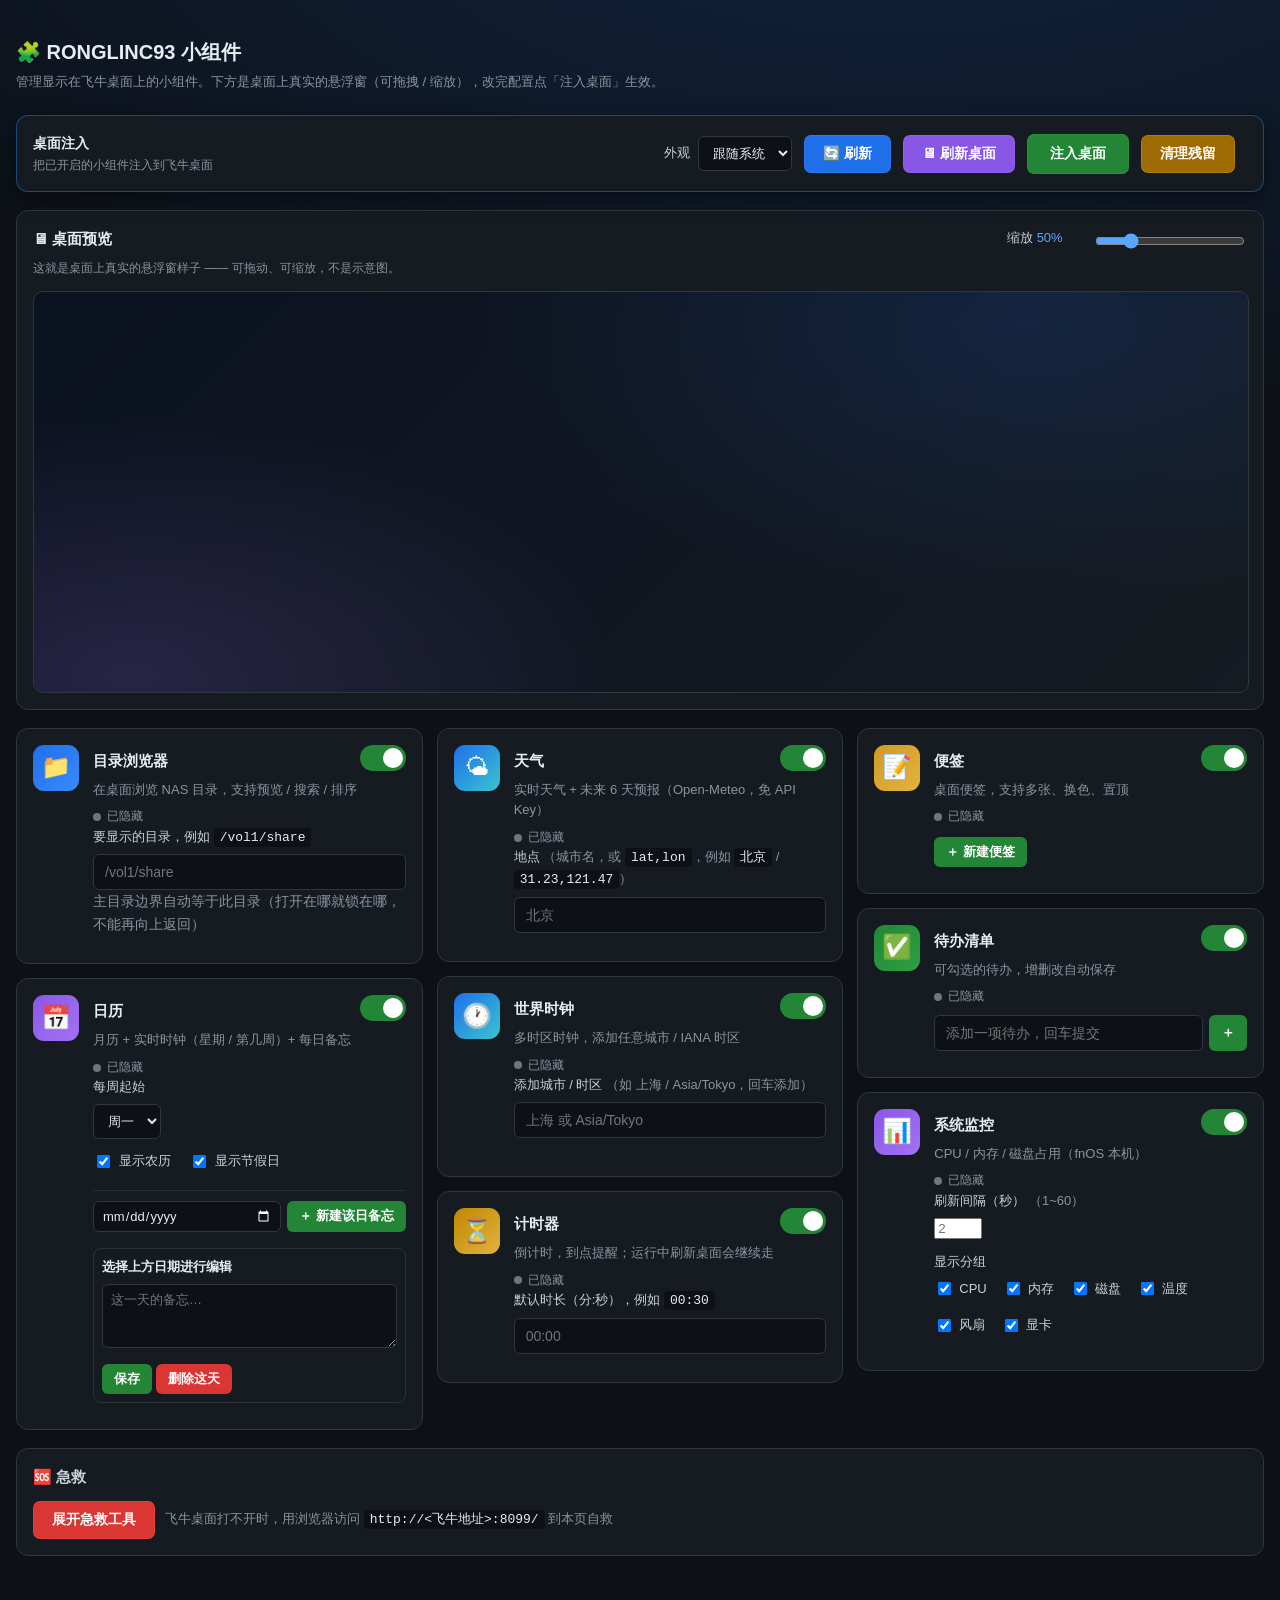
==== commit a7306f60: "release v0.1.14: RONGLINC93 小组件" ====
--- a/fpk/app/ui/index.html
+++ b/fpk/app/ui/index.html
@@ -284,12 +284,13 @@
       display: none !important;
     }
 
-    /* 组件卡：两列网格，宽屏并排、窄屏单列，缩短页面避免反复滚动 */
+    /* 组件卡：瀑布流排列（类似相片墙）——各列独立堆叠、紧凑相接，矮卡下方不留大空白。
+       原先是 3 列网格：整行等高，矮卡（目录/天气/世界时钟…）下方一片空白。
+       现用 CSS 多列布局：列数随宽度自动增减（宽屏 3 列，窄屏自动 2 列 / 1 列），
+       break-inside: avoid 保证卡片不被拦腰截断；卡片高度变化时自动回流，无需 JS。 */
     .widgets {
-      display: grid;
-      grid-template-columns: repeat(3, minmax(0, 1fr));
-      gap: 14px;
-      align-items: start;
+      columns: 320px 3;
+      column-gap: 14px;
       margin-bottom: 18px;
     }
 
@@ -301,11 +302,16 @@
       border: 1px solid #30363d;
       border-radius: 12px;
       padding: 16px;
+      break-inside: avoid;
+      margin-bottom: 14px;
     }
 
     @media (max-width: 720px) {
       .widgets {
-        grid-template-columns: 1fr;
+        columns: 1;
+      }
+      .widget {
+        margin-bottom: 14px;
       }
     }
 
@@ -530,6 +536,16 @@
 
     .btn-clean:hover:not(:disabled) {
       background: #bb8009;
+    }
+
+    .btn-deskreload {
+      background: #8957e5;
+      color: #fff;
+      border-color: #a371f766;
+    }
+
+    .btn-deskreload:hover:not(:disabled) {
+      background: #a371f7;
     }
 
     .btn-rescue {
@@ -679,6 +695,8 @@
           <option value="light">日间</option>
         </select>
       </div>
+      <button id="refreshBtn" class="btn-save" title="重新读取服务端设置并重建预览">🔄 刷新</button>
+      <button id="deskReloadBtn" class="btn-deskreload" title="让已打开的飞牛桌面页重新加载（几秒内生效），无需手动 Ctrl+Shift+R">🖥 刷新桌面</button>
       <button id="injectBtn" class="btn-inject">注入桌面</button>
       <button id="cleanupBtn" class="btn-clean">清理残留</button>
       <span id="globalMsg" class="msg"></span>
@@ -962,6 +980,7 @@
     var calWeekStart = $("calWeekStart"), calLunarChk = $("calLunarChk"), calHolidayChk = $("calHolidayChk");
     var tdVisibleChk = $("tdVisibleChk"), mnVisibleChk = $("mnVisibleChk");
     var injectBtn = $("injectBtn"), cleanupBtn = $("cleanupBtn");
+    var refreshBtn = $("refreshBtn"), deskReloadBtn = $("deskReloadBtn");
     var rescueToggle = $("rescueToggle"), rescuePanel = $("rescuePanel");
     var rescueBtn = $("rescueBtn"), diagBtn = $("diagBtn");
     var diagOut = $("diagOut");
@@ -1031,7 +1050,7 @@
     var stageDir = null, stageCal = null, stageWx = null;
     var stageWc = null, stageNt = null, stageTd = null, stageMn = null, stageTimer = null;
 
-    // ---- 预览排版 + 自适应：浮窗按「一行能放几个由宽度决定、放不下就换行」摆放（互不重叠） ----
+    // ---- 预览排版 + 自适应：浮窗按瀑布流（最短列优先）摆放，紧凑相接、互不重叠 ----
     var deskBox = document.querySelector(".desktop");
     var STAGE_GAP_X = 20, STAGE_GAP_Y = 26;   // 卡片之间的横向 / 纵向间距
     var stageScale = .5;                       // 预览整体缩放，由滑动条控制（10%~200% → .1~2.0，默认 50%）
@@ -1047,26 +1066,47 @@
       return out;
     }
 
-    // 从左到右、由上到下依次摆放：当前行放不下（rowW 由框宽推出）就换行，
-    // 卡片高度一变后面的顺势下移，绝不重叠
+    // 瀑布流（相片墙）摆放：每张卡放进「当前最矮」的那一列，紧贴上一张，
+    // 不再按整行等高留白——矮卡（目录 / 天气）下面不会再空出一片。
+    //
+    // 列数由「最宽那张卡」定：保证每列都放得下最宽的卡，这样后面任意分配都不会横向重叠
+    // （n·maxW + (n-1)·gap ≤ rowW 恒成立）。列宽取该列实际最宽卡，横向也紧贴。
     function layoutStage(rowW) {
-      var kids = stageCards();
-      var x = 0, y = 0, rowH = 0, w = 0;
-      for (var i = 0; i < kids.length; i++) {
-        var el = kids[i], ew = el.offsetWidth, eh = el.offsetHeight;
-        if (x > 0 && x + ew > rowW) {   // 当前行放不下 → 另起一行
-          y += rowH + STAGE_GAP_Y;
-          x = 0;
-          rowH = 0;
-        }
-        el.style.left = x + "px";
-        el.style.top = y + "px";
-        x += ew + STAGE_GAP_X;
-        if (x - STAGE_GAP_X > w) w = x - STAGE_GAP_X;
-        if (eh > rowH) rowH = eh;
+      var kids = stageCards(), i, c;
+      if (!kids.length) return;
+
+      // 先一次性读尺寸，再统一写位置，避免读写交替触发反复回流
+      var sizes = [], maxW = 0;
+      for (i = 0; i < kids.length; i++) {
+        var w0 = kids[i].offsetWidth, h0 = kids[i].offsetHeight;
+        sizes.push({ el: kids[i], w: w0, h: h0 });
+        if (w0 > maxW) maxW = w0;
       }
-      if (w > 0) { stageW = w; stage.style.width = w + "px"; }
-      if (rowH > 0) stageH = y + rowH;
+
+      var n = Math.floor((rowW + STAGE_GAP_X) / (maxW + STAGE_GAP_X));
+      if (n < 1) n = 1;
+      if (n > sizes.length) n = sizes.length;
+
+      var colH = [], colW = [], colItems = [];
+      for (c = 0; c < n; c++) { colH.push(0); colW.push(0); colItems.push([]); }
+      for (i = 0; i < sizes.length; i++) {
+        var best = 0;
+        for (c = 1; c < n; c++) if (colH[c] < colH[best]) best = c;   // 最矮的一列
+        var it = sizes[i];
+        it.el.style.top = colH[best] + "px";
+        colH[best] += it.h + STAGE_GAP_Y;
+        if (it.w > colW[best]) colW[best] = it.w;
+        colItems[best].push(it);
+      }
+
+      var x = 0, h = 0;
+      for (c = 0; c < n; c++) {
+        for (i = 0; i < colItems[c].length; i++) colItems[c][i].el.style.left = x + "px";
+        x += colW[c] + STAGE_GAP_X;
+        if (colH[c] > h) h = colH[c];
+      }
+      if (x - STAGE_GAP_X > 0) { stageW = x - STAGE_GAP_X; stage.style.width = stageW + "px"; }
+      if (h > 0) stageH = h - STAGE_GAP_Y;   // 末尾不留多余间距
     }
 
     function applyStageFit() {
@@ -1548,8 +1588,9 @@
       });
     }
 
-    // 载入已保存设置，填充输入框并挂载预览窗
-    function boot() {
+    // 载入已保存设置，填充输入框并挂载预览窗（cb 可选：全部做完后的回调，「刷新」按钮用）
+    function boot(cb) {
+      var done = function () { if (cb) cb(); };
       fetch("api/settings", { cache: "no-store" })
         .then(function (r) { return r.json(); })
         .then(function (j) {
@@ -1592,8 +1633,9 @@
           if (themeSel) themeSel.value = savedTheme;
           applyTheme(savedTheme);
           mountStage(st);
+          done();
         })
-        .catch(function () { mountStage({}); });
+        .catch(function () { mountStage({}); done(); });
     }
 
     // 三段组件脚本在本页「底部」加载（dir/calendar/weather-widget.js），而本段内联脚本
@@ -1616,6 +1658,35 @@
       }, 50);
     }
     whenWidgetsReady(boot);
+
+    // 全局：刷新本页（重读服务端设置 + 重建预览）/ 刷新桌面（让已打开的桌面页重载）
+    refreshBtn.addEventListener("click", function () {
+      refreshBtn.disabled = true;
+      $("globalMsg").textContent = "刷新中…";
+      // 组件脚本可能在首次 boot 时尚未就绪，这里同样等就绪再重建预览
+      whenWidgetsReady(function () {
+        boot(function () {
+          $("globalMsg").textContent = "✅ 已刷新（设置与预览已按服务端最新值重建）";
+          refreshBtn.disabled = false;
+        });
+      });
+    });
+
+    deskReloadBtn.addEventListener("click", function () {
+      deskReloadBtn.disabled = true;
+      $("globalMsg").textContent = "已通知桌面刷新…";
+      fetch("api/desktop_reload", { method: "POST" })
+        .then(function (r) {
+          return r.json().catch(function () { return { status: "error", message: "HTTP " + r.status }; });
+        })
+        .then(function (j) {
+          $("globalMsg").textContent = j.status === "success"
+            ? "✅ 已通知桌面刷新（已打开的桌面页会在几秒内自动重载）"
+            : "⚠ 刷新桌面失败：" + (j.message || j.status);
+        })
+        .catch(function (e) { $("globalMsg").textContent = "❌ " + e.message; })
+        .then(function () { deskReloadBtn.disabled = false; });
+    });
 
     // 全局：注入 / 清理
     injectBtn.addEventListener("click", function () {
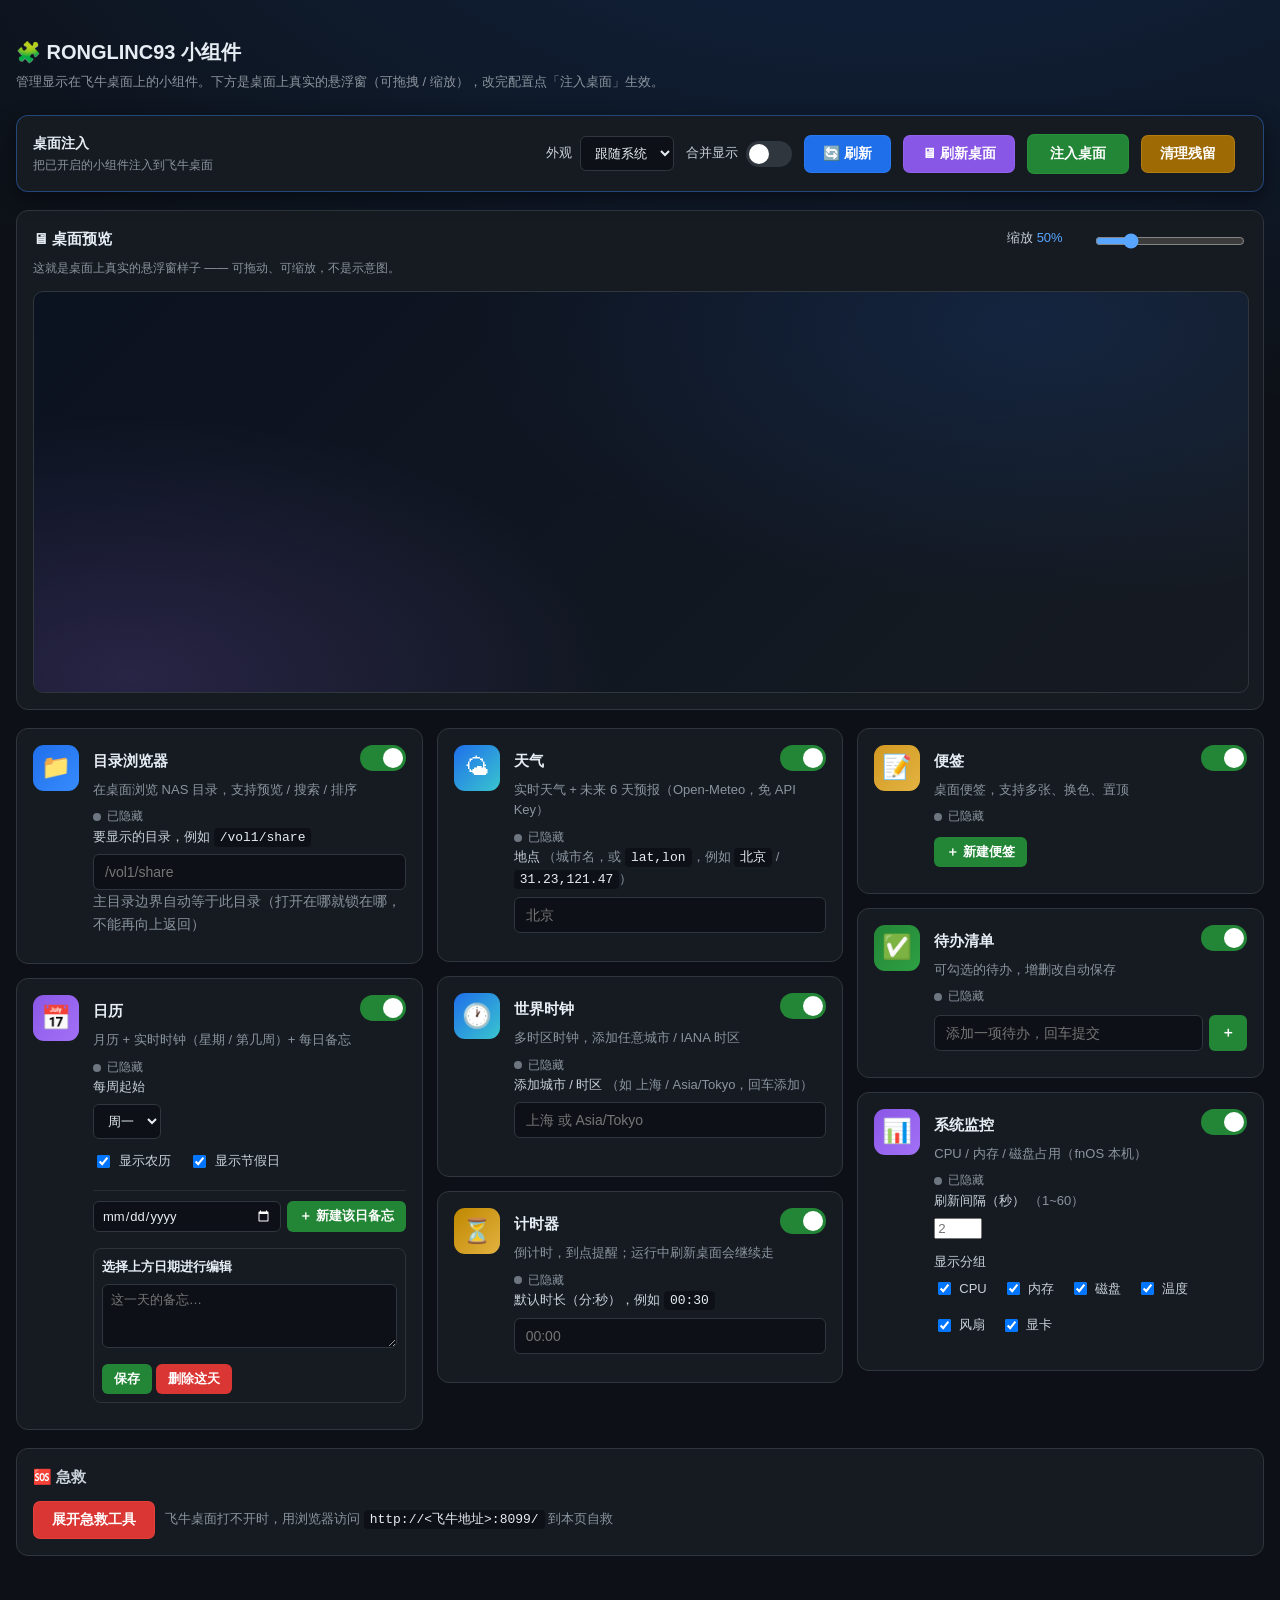
==== commit ea4fa3d4: "release v0.1.15: RONGLINC93 小组件" ====
--- a/fpk/app/ui/index.html
+++ b/fpk/app/ui/index.html
@@ -271,6 +271,21 @@
       width: 242px !important;
     }
 
+    /* 合并显示预览：整合面板作为一块整体出现在舞台里（内部再滚动列出各组件） */
+    .desk-scale #merged-root {
+      position: absolute !important;
+      left: 0;
+      top: 0;
+      width: 360px !important;
+      max-height: 760px !important;
+    }
+    /* 合并预览里隐藏面板自身的收起/关闭（避免误改真实开关） */
+    .desk-scale #merged-root .rl-bar .rl-pin,
+    .desk-scale #merged-root .rl-bar .rl-min,
+    .desk-scale #merged-root .rl-bar .rl-x {
+      display: none !important;
+    }
+
     /* 预览里隐藏关闭 / 最小化 / 固定，避免误关真实开关或回写 visible / min / pinned */
     .desk-scale #dw-root .dw-close-btn,
     .desk-scale #dw-root .dw-min-btn,
@@ -694,6 +709,13 @@
           <option value="dark">夜间</option>
           <option value="light">日间</option>
         </select>
+      </div>
+      <div class="themectl">
+        <label for="mergedChk">合并显示</label>
+        <label class="switch" style="margin:0">
+          <input id="mergedChk" type="checkbox" />
+          <span class="slider"></span>
+        </label>
       </div>
       <button id="refreshBtn" class="btn-save" title="重新读取服务端设置并重建预览">🔄 刷新</button>
       <button id="deskReloadBtn" class="btn-deskreload" title="让已打开的飞牛桌面页重新加载（几秒内生效），无需手动 Ctrl+Shift+R">🖥 刷新桌面</button>
@@ -985,6 +1007,7 @@
     var rescueBtn = $("rescueBtn"), diagBtn = $("diagBtn");
     var diagOut = $("diagOut");
     var themeSel = $("themeSel");
+    var mergedChk = $("mergedChk");
 
     // 主题：dark/light 直接套 data-theme；system 按系统配色解析并随系统切换
     function applyTheme(t) {
@@ -1049,6 +1072,7 @@
     var stage = $("stage");
     var stageDir = null, stageCal = null, stageWx = null;
     var stageWc = null, stageNt = null, stageTd = null, stageMn = null, stageTimer = null;
+    var stageMerged = null;
 
     // ---- 预览排版 + 自适应：浮窗按瀑布流（最短列优先）摆放，紧凑相接、互不重叠 ----
     var deskBox = document.querySelector(".desktop");
@@ -1168,8 +1192,35 @@
 
     window.addEventListener("resize", queueStageFit);
 
+    // 清空舞台里所有预览窗（含合并面板），避免切换显示方式时遗留旧实例
+    function clearStage() {
+      [stageDir, stageCal, stageWx, stageWc, stageNt, stageTd, stageMn, stageTimer, stageMerged].forEach(
+        function (h) { try { if (h) h.destroy(); } catch (e) {} });
+      stageDir = stageCal = stageWx = stageWc = stageNt = stageTd = stageMn = stageTimer = stageMerged = null;
+    }
+
+    // 合并显示开关打开时，任意子组件开关变化都需重建预览以反映最新设置
+    function syncMerged() { if (mergedChk && mergedChk.checked) mountStage(); }
+
     function mountStage(settings) {
-      if (stageDir) stageDir.destroy();
+      // 不传 settings 时从服务端重新拉取（子组件开关变动后重建用）
+      if (!settings) {
+        fetch("api/settings", { cache: "no-store" })
+          .then(function (r) { return r.json(); })
+          .then(function (j) { mountStage(j.settings || {}); })
+          .catch(function () { clearStage(); });
+        return;
+      }
+      clearStage();
+      if (settings.merged_visible) {
+        // 合并预览：把整合面板整体挂进舞台（内部再列出各组件）
+        stageMerged = MergedWidget.mount({
+          settingsApi: null, settings: settings, base: BASE, container: stage, preview: true
+        });
+        watchStage();
+        return;
+      }
+      // 单独预览（原逻辑）
       stageDir = DirWidget.mount({
         path: (settings.path || "").trim(),
         root: (settings.root || "").trim(),
@@ -1177,7 +1228,6 @@
         settingsApi: null, container: stage, preview: true
       });
 
-      if (stageCal) stageCal.destroy();
       stageCal = CalendarWidget.mount({
         notes: (settings.notes) || {}, settingsApi: BASE + "/api/settings",
         weekStart: (settings.calendar_week_start === 0) ? 0 : 1,
@@ -1186,15 +1236,13 @@
         container: stage, preview: true
       });
 
-      if (stageWx) stageWx.destroy();
       stageWx = WeatherWidget.mount({
         location: (settings.weather_location || "").trim(),
         settingsApi: BASE + "/api/settings", container: stage, preview: true
       });
 
-      // ---- 4 个新增组件预览（preview:true 不渲染关闭/最小化/固定按钮，避免误改真实状态）----
+      // ---- 4 个新增组件 + 计时器预览（preview:true 不渲染关闭/最小化/固定按钮，避免误改真实状态）----
       // 外壳 mount() 返回 { root, refresh, destroy }，销毁用 destroy()（没有 unmount 方法）
-      if (stageWc) stageWc.destroy();
       stageWc = WorldClockWidget.mount({
         settingsApi: BASE + "/api/worldclock_settings",
         cities: (settings.worldclock_cities) || [
@@ -1204,19 +1252,16 @@
         container: stage, preview: true, draggable: false
       });
 
-      if (stageNt) stageNt.destroy();
       stageNt = NotesWidget.mount({
         settingsApi: null, notesApi: BASE + "/api/notes",
         container: stage, preview: true, draggable: false
       });
 
-      if (stageTd) stageTd.destroy();
       stageTd = TodoWidget.mount({
         settingsApi: null, todosApi: BASE + "/api/todos",
         container: stage, preview: true, draggable: false
       });
 
-      if (stageMn) stageMn.destroy();
       stageMn = MonitorWidget.mount({
         settingsApi: BASE + "/api/monitor_settings", monitorApi: BASE + "/api/monitor",
         refresh: settings.monitor_refresh || 2,
@@ -1224,7 +1269,6 @@
         container: stage, preview: true, draggable: false
       });
 
-      if (stageTimer) stageTimer.destroy();
       stageTimer = TimerWidget.mount({
         settingsApi: BASE + "/api/timer_settings",
         preset: parseInt(settings.timer_preset, 10) > 0 ? parseInt(settings.timer_preset, 10) : 300,
@@ -1234,8 +1278,9 @@
       watchStage();
     }
 
-    // 改配置后只刷新受影响的那个预览窗
+    // 改配置后只刷新受影响的那个预览窗（合并预览下改目录/天气则整块重建）
     function refreshDir() {
+      if (mergedChk && mergedChk.checked) { mountStage(); return; }
       if (stageDir) stageDir.destroy();
       stageDir = DirWidget.mount({
         path: pathInput.value.trim(), root: pathInput.value.trim(),
@@ -1245,6 +1290,7 @@
       watchStage();
     }
     function refreshWx() {
+      if (mergedChk && mergedChk.checked) { mountStage(); return; }
       if (stageWx) stageWx.destroy();
       stageWx = WeatherWidget.mount({
         location: weatherLocInput.value.trim(),
@@ -1260,6 +1306,7 @@
       setStatus($("dirStatus"), v);
       saveSettings({ visible: v }, $("dirMsg"),
         v ? "✅ 已开启，刷新桌面即可看到目录浮层" : "✅ 已隐藏，目录浮层不再显示");
+      syncMerged();
     });
 
     function saveCalCfg() {
@@ -1337,6 +1384,7 @@
         setStatus($("calStatus"), v);
         saveSettings({ calendar_visible: v }, $("calVisibleMsg"),
           v ? "✅ 已开启，刷新桌面即可看到日历" : "✅ 已隐藏，日历不再显示");
+        syncMerged();
       });
     }
 
@@ -1353,6 +1401,7 @@
         setStatus($("weatherStatus"), v);
         saveSettings({ weather_visible: v }, $("weatherMsg"),
           v ? "✅ 已开启，刷新桌面即可看到天气" : "✅ 已隐藏，天气不再显示");
+        syncMerged();
       });
     }
 
@@ -1409,6 +1458,7 @@
         setStatus($("wcStatus"), v);
         saveSettings({ worldclock_visible: v }, $("wcVisibleMsg"),
           v ? "✅ 已开启，刷新桌面即可看到世界时钟" : "✅ 已隐藏，世界时钟不再显示");
+        syncMerged();
       });
     }
     // 计时器
@@ -1418,6 +1468,7 @@
         setStatus($("tmStatus"), v);
         saveSettings({ timer_visible: v }, $("tmMsg"),
           v ? "✅ 已开启，刷新桌面即可看到计时器" : "✅ 已隐藏，计时器不再显示");
+        syncMerged();
       });
     }
     if (tmPresetInput) {
@@ -1497,6 +1548,7 @@
         setStatus($("ntStatus"), v);
         saveSettings({ notes_visible: v }, $("ntVisibleMsg"),
           v ? "✅ 已开启，刷新桌面即可看到便签" : "✅ 已隐藏，便签不再显示");
+        syncMerged();
       });
     }
     // 待办清单
@@ -1554,6 +1606,7 @@
         setStatus($("tdStatus"), v);
         saveSettings({ todo_visible: v }, $("tdVisibleMsg"),
           v ? "✅ 已开启，刷新桌面即可看到待办" : "✅ 已隐藏，待办不再显示");
+        syncMerged();
       });
     }
     if (mnRefreshInput) {
@@ -1585,6 +1638,7 @@
         setStatus($("mnStatus"), v);
         saveSettings({ monitor_visible: v }, $("mnVisibleMsg"),
           v ? "✅ 已开启，刷新桌面即可看到系统监控" : "✅ 已隐藏，系统监控不再显示");
+        syncMerged();
       });
     }
 
@@ -1628,6 +1682,7 @@
               c.checked = _mg.indexOf(c.value) >= 0;
             });
           }
+          if (mergedChk) mergedChk.checked = st.merged_visible !== false;
           // 主题：用已保存值初始化下拉并套用到预览浮窗
           var savedTheme = st.theme || "system";
           if (themeSel) themeSel.value = savedTheme;
@@ -1645,7 +1700,7 @@
       var ready = function () {
         return window.DirWidget && window.CalendarWidget && window.WeatherWidget &&
           window.RLShell && window.WorldClockWidget && window.NotesWidget &&
-          window.TodoWidget && window.MonitorWidget && window.TimerWidget;
+          window.TodoWidget && window.MonitorWidget && window.TimerWidget && window.MergedWidget;
       };
       if (ready()) return fn();
       var waited = 0;
@@ -1732,6 +1787,28 @@
       var mq = window.matchMedia("(prefers-color-scheme: light)");
       var onScheme = function () { if (themeSel.value === "system") applyTheme("system"); };
       if (mq.addEventListener) mq.addEventListener("change", onScheme); else if (mq.addListener) mq.addListener(onScheme);
+    }
+
+    // 合并显示开关：切换后重建预览（桌面端需重新「注入桌面」生效）
+    if (mergedChk) {
+      mergedChk.addEventListener("change", function () {
+        var v = mergedChk.checked;
+        $("globalMsg").textContent = "保存中…";
+        fetch("api/merged_settings", {
+          method: "POST",
+          headers: { "Content-Type": "application/json" },
+          body: JSON.stringify({ visible: v })
+        })
+          .then(function (r) { return r.json(); })
+          .then(function (j) {
+            if (j.status !== "success") { $("globalMsg").textContent = "⚠ 保存失败"; return; }
+            $("globalMsg").textContent = v
+              ? "✅ 已开启合并显示，重新「注入桌面」后生效"
+              : "✅ 已关闭合并显示，重新「注入桌面」后生效";
+            mountStage();
+          })
+          .catch(function (e) { $("globalMsg").textContent = "❌ " + e.message; });
+      });
     }
 
     // 急救：默认折叠，展开时自动体检一次
@@ -1796,6 +1873,8 @@
   <link rel="stylesheet" href="static/dir-widget.css" />
   <link rel="stylesheet" href="static/calendar-widget.css" />
   <link rel="stylesheet" href="static/weather-widget.css" />
+  <!-- 合并显示面板样式（整合所有组件为一个浮层） -->
+  <link rel="stylesheet" href="static/merged-widget.css" />
   <script src="static/dir-widget.js"></script>
   <!-- 农历 / 法定假日数据（calendar-widget.js 依赖 window.Lunar / window.HolidayCN），须先于日历脚本加载 -->
   <script src="static/lunar.js"></script>
@@ -1810,6 +1889,8 @@
   <script src="static/todo-widget.js"></script>
   <script src="static/monitor-widget.js"></script>
   <script src="static/timer-widget.js"></script>
+  <!-- 合并显示面板脚本（依赖 RLShell 与各组件，置于最后加载） -->
+  <script src="static/merged-widget.js"></script>
 </body>
 
 </html>
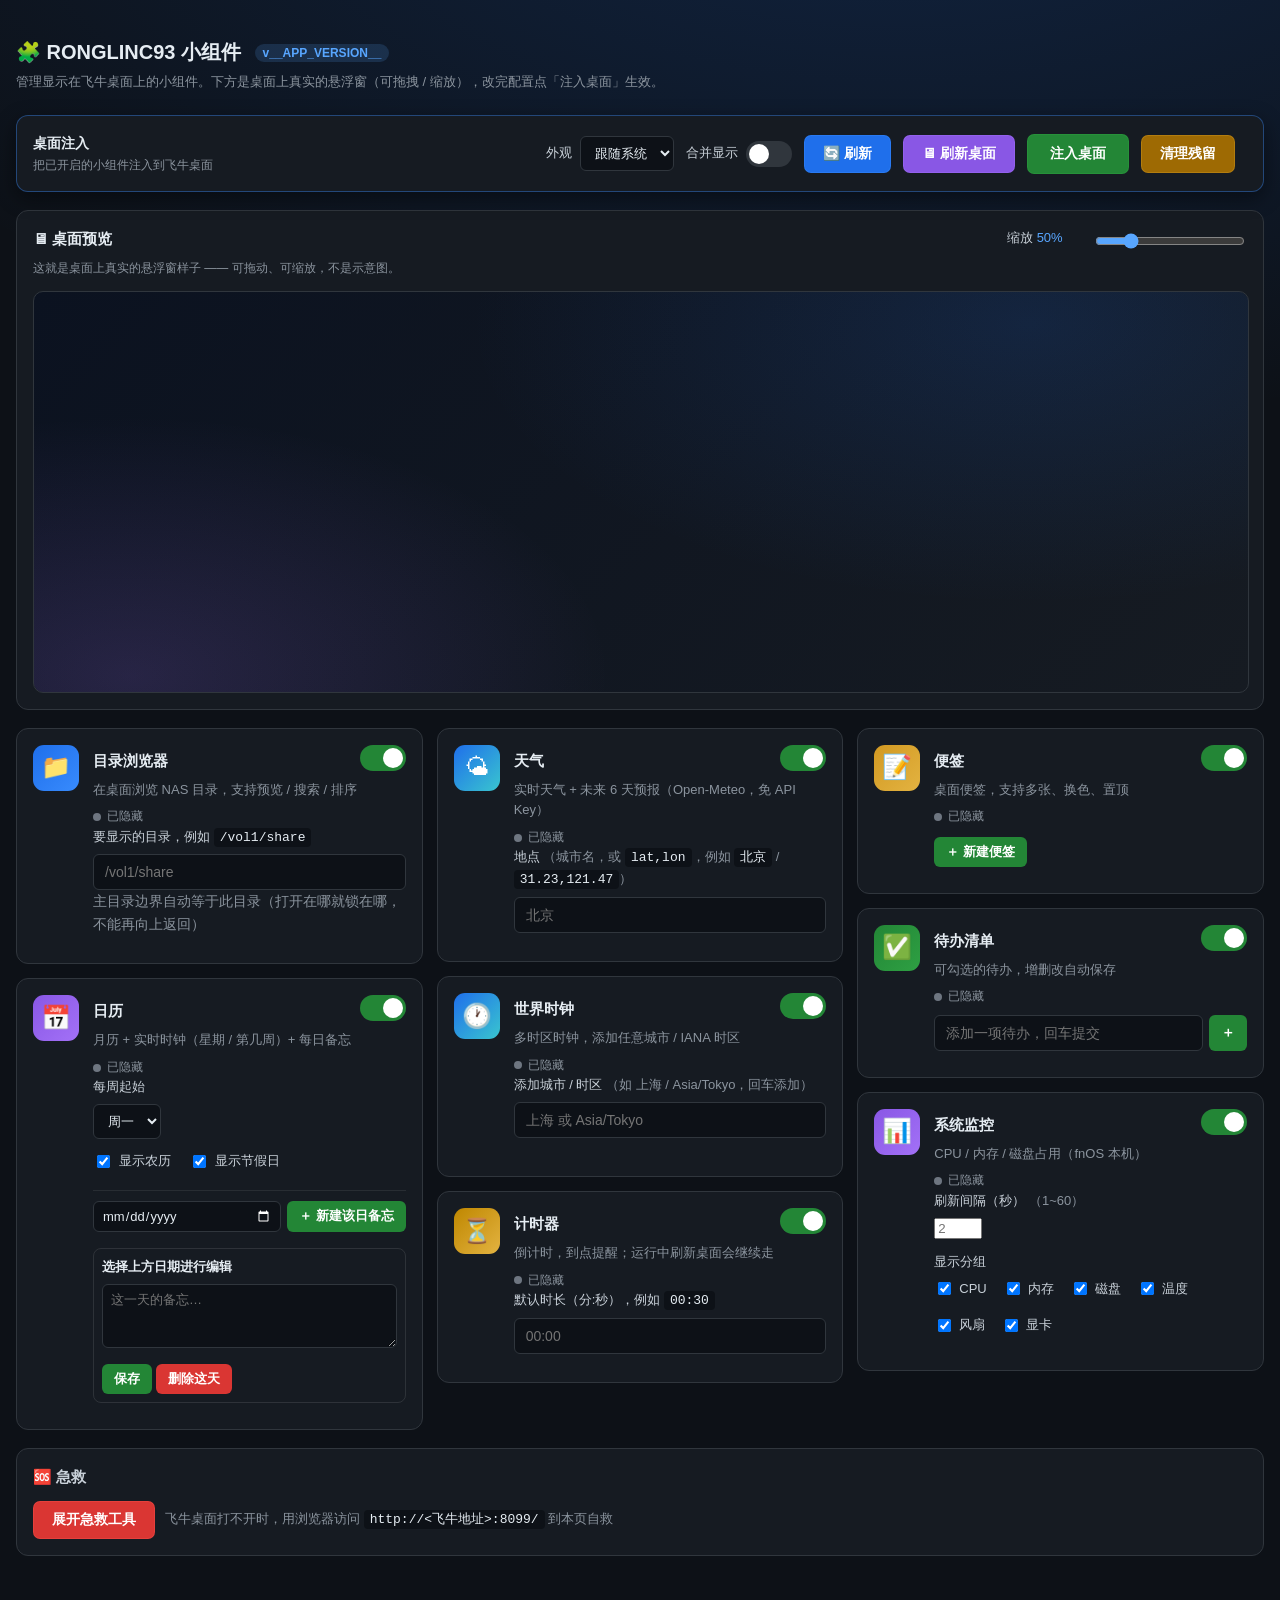
==== commit eb327005: "release v0.1.16: RONGLINC93 小组件" ====
--- a/fpk/app/ui/index.html
+++ b/fpk/app/ui/index.html
@@ -29,6 +29,20 @@
       font-size: 13px;
       margin: 0 0 22px;
     }
+
+    /* 标题旁的版本徽标 */
+    .ver {
+      font-size: 12px;
+      font-weight: 600;
+      vertical-align: middle;
+      margin-left: 8px;
+      padding: 2px 8px;
+      border-radius: 999px;
+      background: rgba(88,166,255,.16);
+      color: #58a6ff;
+      font-variant-numeric: tabular-nums;
+    }
+    [data-theme="light"] .ver { background: rgba(9,105,218,.12); color: #0969da; }
 
     /* 顶部主操作栏：吸顶，配置时始终可见、无需滚回顶部点「注入桌面」 */
     .bar {
@@ -221,7 +235,10 @@
     /* 浮窗在预览里的 left / top 由脚本统一排版后写进 inline style：排满一行再换行、
        与前一个卡片之间留间距，保证互不重叠（内容变高会把后面的卡片往下推）。
        所以下面这些 left / top 只是脚本跑之前的初始占位，不能带 !important（否则 inline 改不动）。 */
-    .desk-scale #dw-root {
+    /* 注意：必须用「子代 >」而非「后代（空格）」——合并预览时这些组件卡片会被
+       内嵌进 #merged-root 内部，若是后代选择器会把面板里的子卡片也套上绝对定位、
+       错位散开，导致合并预览显示异常。只有在舞台（.desk-scale）里的直接浮窗才需要。 */
+    .desk-scale > #dw-root {
       position: absolute !important;
       left: 0;
       right: auto !important;
@@ -229,55 +246,73 @@
       max-height: 450px !important;
     }
 
-    .desk-scale #cw-root {
+    .desk-scale > #cw-root {
       position: absolute !important;
       left: 442px;
       right: auto !important;
       top: 0;
     }
 
-    .desk-scale #ww-root {
+    .desk-scale > #ww-root {
       position: absolute !important;
       left: 784px;
       top: 0;
     }
 
     /* 第二排组件：宽度在这里定死（排版脚本按它算换行），left / top 同样是初始占位 */
-    .desk-scale #wc-root {
+    .desk-scale > #wc-root {
       position: absolute !important;
       left: 0;
       top: 666px;
       width: 250px !important;
     }
 
-    .desk-scale #nt-root {
+    .desk-scale > #nt-root {
       position: absolute !important;
       left: 270px;
       top: 666px;
       width: 260px !important;
     }
 
-    .desk-scale #td-root {
+    .desk-scale > #td-root {
       position: absolute !important;
       left: 550px;
       top: 666px;
       width: 280px !important;
     }
 
-    .desk-scale #mn-root {
+    .desk-scale > #mn-root {
       position: absolute !important;
       left: 850px;
       top: 666px;
       width: 242px !important;
     }
 
-    /* 合并显示预览：整合面板作为一块整体出现在舞台里（内部再滚动列出各组件） */
+    /* 合并预览内部各组件卡片：撤销浮层定位，回到面板内的正常文档流
+       （纵向堆叠、面板自身滚动）。否则 .rl-root 的 position:fixed / 上面的绝对定位
+       会让子卡片脱离面板、按舞台/视口散开，合并预览就乱了。 */
+    .desk-scale #merged-root .rl-root {
+      position: relative !important;
+      left: auto !important;
+      top: auto !important;
+      right: auto !important;
+      bottom: auto !important;
+      width: auto !important;
+      max-height: none !important;
+    }
+
+    /* 合并显示预览：水平居中、撑满舞台高度（内部各组件保留原始高度，面板自身滚动） */
     .desk-scale #merged-root {
       position: absolute !important;
-      left: 0;
-      top: 0;
+      top: 66px !important;          /* 与桌面端一致：顶部让出 66px */
+      left: 50% !important;
+      right: auto !important;
+      transform: translateX(-50%);
+      bottom: auto !important;
       width: 360px !important;
-      max-height: 760px !important;
+      height: calc(100% - 82px) !important;   /* 66 顶 + 16 底，与桌面端一致 */
+      max-height: calc(100% - 82px) !important;
+      border-radius: 16px !important;
     }
     /* 合并预览里隐藏面板自身的收起/关闭（避免误改真实开关） */
     .desk-scale #merged-root .rl-bar .rl-pin,
@@ -693,7 +728,7 @@
 
 <body>
   <div class="wrap">
-    <h2>🧩 RONGLINC93 小组件</h2>
+    <h2>🧩 RONGLINC93 小组件 <span class="ver" id="appVer">v__APP_VERSION__</span></h2>
     <p class="sub">管理显示在飞牛桌面上的小组件。下方是桌面上真实的悬浮窗（可拖拽 / 缩放），改完配置点「注入桌面」生效。</p>
 
     <!-- 顶部主操作栏 -->
@@ -1085,6 +1120,9 @@
       var out = [];
       for (var i = 0; i < stage.children.length; i++) {
         var c = stage.children[i];
+        // 合并面板是贴右整高的侧栏，高度由 CSS 锁定（calc(100% - 50px)），
+        // 若计入瀑布流排版会和反推出来的 --desk-h 形成反馈环导致高度不断漂移，故排除
+        if (c.id === "merged-root") continue;
         if (c.offsetParent === stage) out.push(c);
       }
       return out;
@@ -1097,7 +1135,12 @@
     // （n·maxW + (n-1)·gap ≤ rowW 恒成立）。列宽取该列实际最宽卡，横向也紧贴。
     function layoutStage(rowW) {
       var kids = stageCards(), i, c;
-      if (!kids.length) return;
+      if (!kids.length) {
+        // 无卡片（如合并模式只有贴右侧栏）时必须清零，否则 applyStageFit 会把
+        // 上一次单独模式残留的 stageH 回写进 --desk-h，把合并面板压扁/撑乱
+        stageH = 0;
+        return;
+      }
 
       // 先一次性读尺寸，再统一写位置，避免读写交替触发反复回流
       var sizes = [], maxW = 0;
@@ -1185,7 +1228,10 @@
         if (!stageRO) stageRO = new ResizeObserver(queueStageFit);
         else stageRO.disconnect();
         var kids = stage.children;
-        for (var i = 0; i < kids.length; i++) stageRO.observe(kids[i]);
+        for (var i = 0; i < kids.length; i++) {
+          if (kids[i].id === "merged-root") continue;   // 侧栏高度由 CSS 锁定，不观测
+          stageRO.observe(kids[i]);
+        }
       }
       queueStageFit();
     }
@@ -1196,6 +1242,15 @@
     function clearStage() {
       [stageDir, stageCal, stageWx, stageWc, stageNt, stageTd, stageMn, stageTimer, stageMerged].forEach(
         function (h) { try { if (h) h.destroy(); } catch (e) {} });
+      // 兜底：任何组件若因异常（如内容渲染抛错）导致挂上了 DOM 却没拿到句柄，
+      // 上面的句柄销毁不会移除它，会留下孤儿节点污染后续排版。这里按 DOM 维度
+      // 扫一遍舞台，移除所有残留的游离根节点（合并面板本身除外）。
+      try {
+        var stray = stage.querySelectorAll(":scope > .rl-root");
+        for (var s = 0; s < stray.length; s++) {
+          if (stray[s].id !== "merged-root" && stray[s].parentNode) stray[s].parentNode.removeChild(stray[s]);
+        }
+      } catch (e) {}
       stageDir = stageCal = stageWx = stageWc = stageNt = stageTd = stageMn = stageTimer = stageMerged = null;
     }
 
@@ -1213,7 +1268,10 @@
       }
       clearStage();
       if (settings.merged_visible) {
-        // 合并预览：把整合面板整体挂进舞台（内部再列出各组件）
+        // 合并预览：把整合面板整体挂进舞台（内部再列出各组件）。
+        // 合并面板高度由 CSS 锁定（calc(100% - 50px)），不参与瀑布流排版，
+        // 故这里给一个稳定的舞台高度，避免沿用上一次单独模式的 --desk-h 把预览撑得过高
+        deskBox.style.setProperty("--desk-h", "800px");
         stageMerged = MergedWidget.mount({
           settingsApi: null, settings: settings, base: BASE, container: stage, preview: true
         });
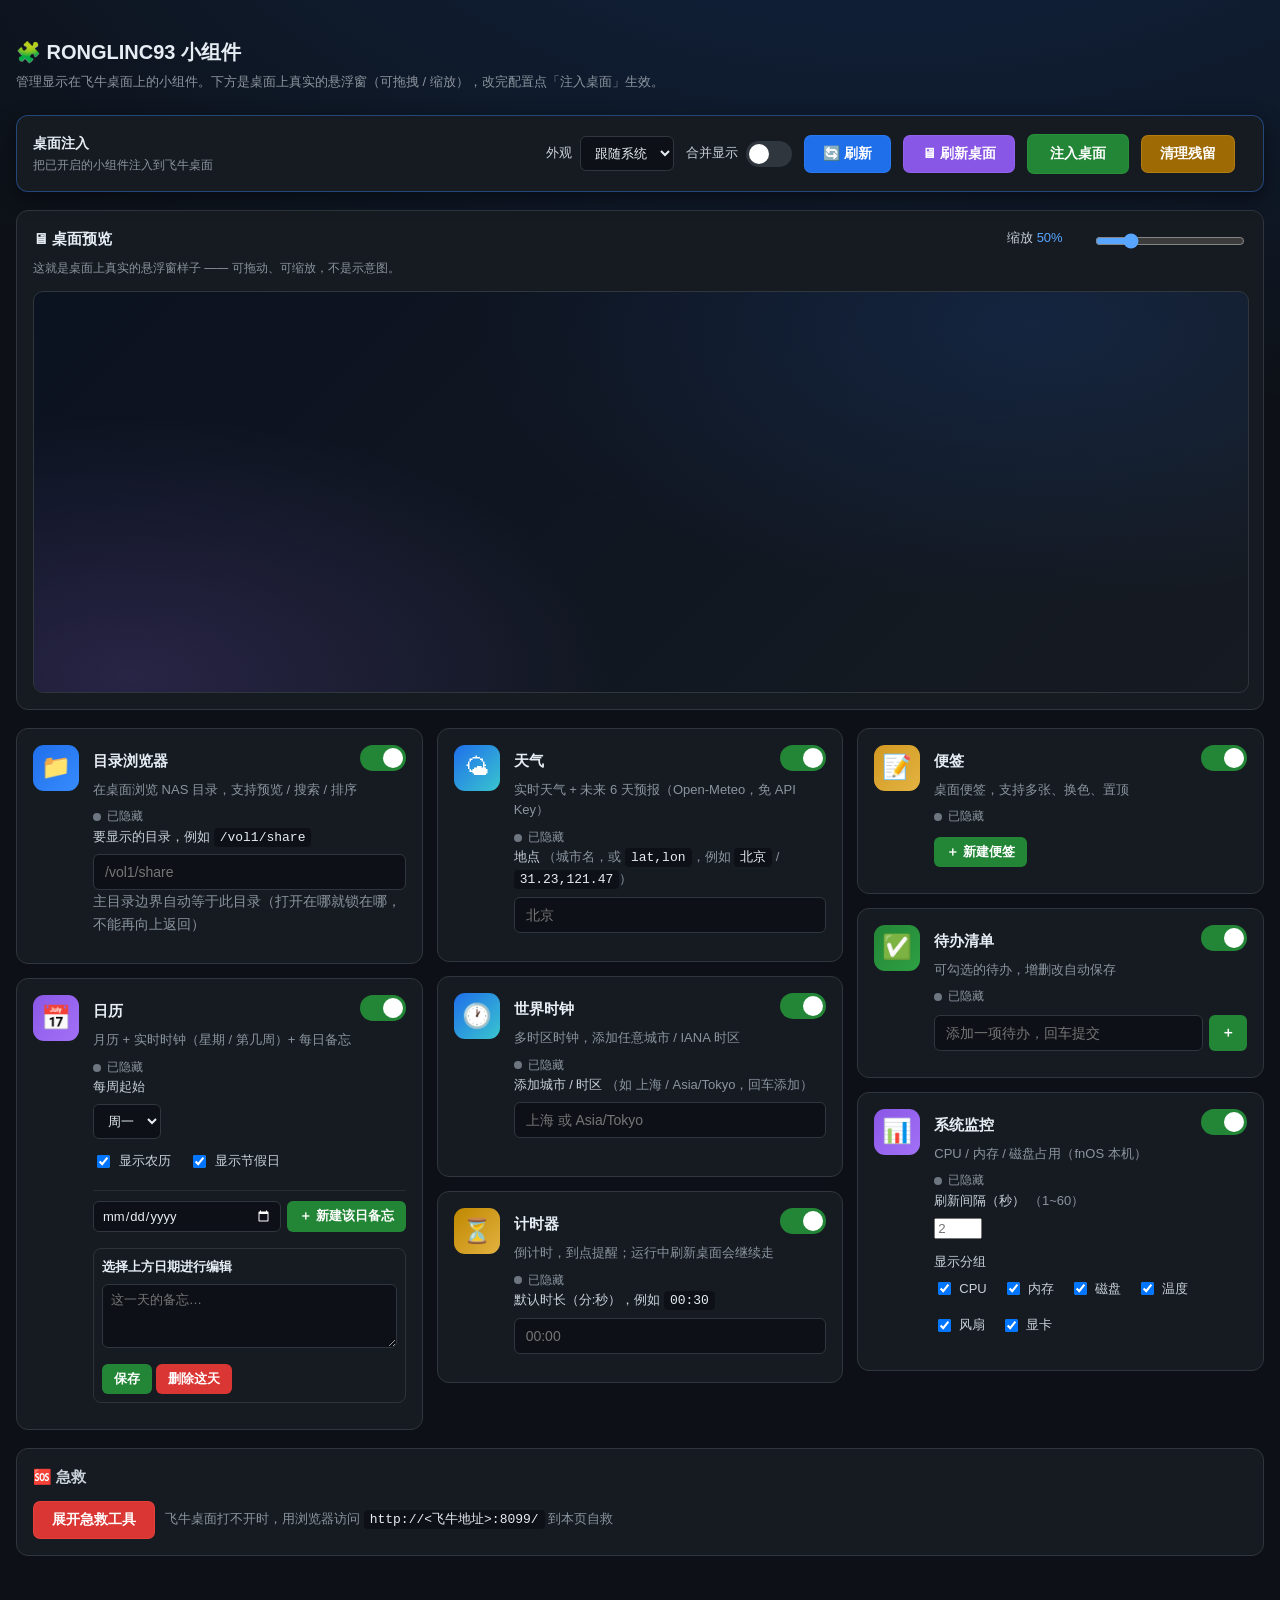
==== commit 6d69babb: "release v0.1.17: RONGLINC93 小组件" ====
--- a/fpk/app/ui/index.html
+++ b/fpk/app/ui/index.html
@@ -1770,6 +1770,23 @@
         }
       }, 50);
     }
+    // 版本号徽标：正常情况下服务端发首页时已把占位符 __APP_VERSION__ 换成真实版本；
+    // 若首页被静态直出（没走服务端替换）或服务端读不到 manifest，这里再回源取一次，
+    // 仍取不到就隐藏徽标，免得只剩一个孤零零的「v」。
+    (function fillVersion() {
+      var el = $("appVer");
+      if (!el) return;
+      var txt = (el.textContent || "").trim();
+      if (/\d/.test(txt)) return;                 // 已带版本号，无需兜底
+      fetch("api/version", { cache: "no-store" })
+        .then(function (r) { return r.json(); })
+        .then(function (j) {
+          var v = j && j.version;
+          if (v) el.textContent = "v" + v; else el.style.display = "none";
+        })
+        .catch(function () { el.style.display = "none"; });
+    })();
+
     whenWidgetsReady(boot);
 
     // 全局：刷新本页（重读服务端设置 + 重建预览）/ 刷新桌面（让已打开的桌面页重载）
